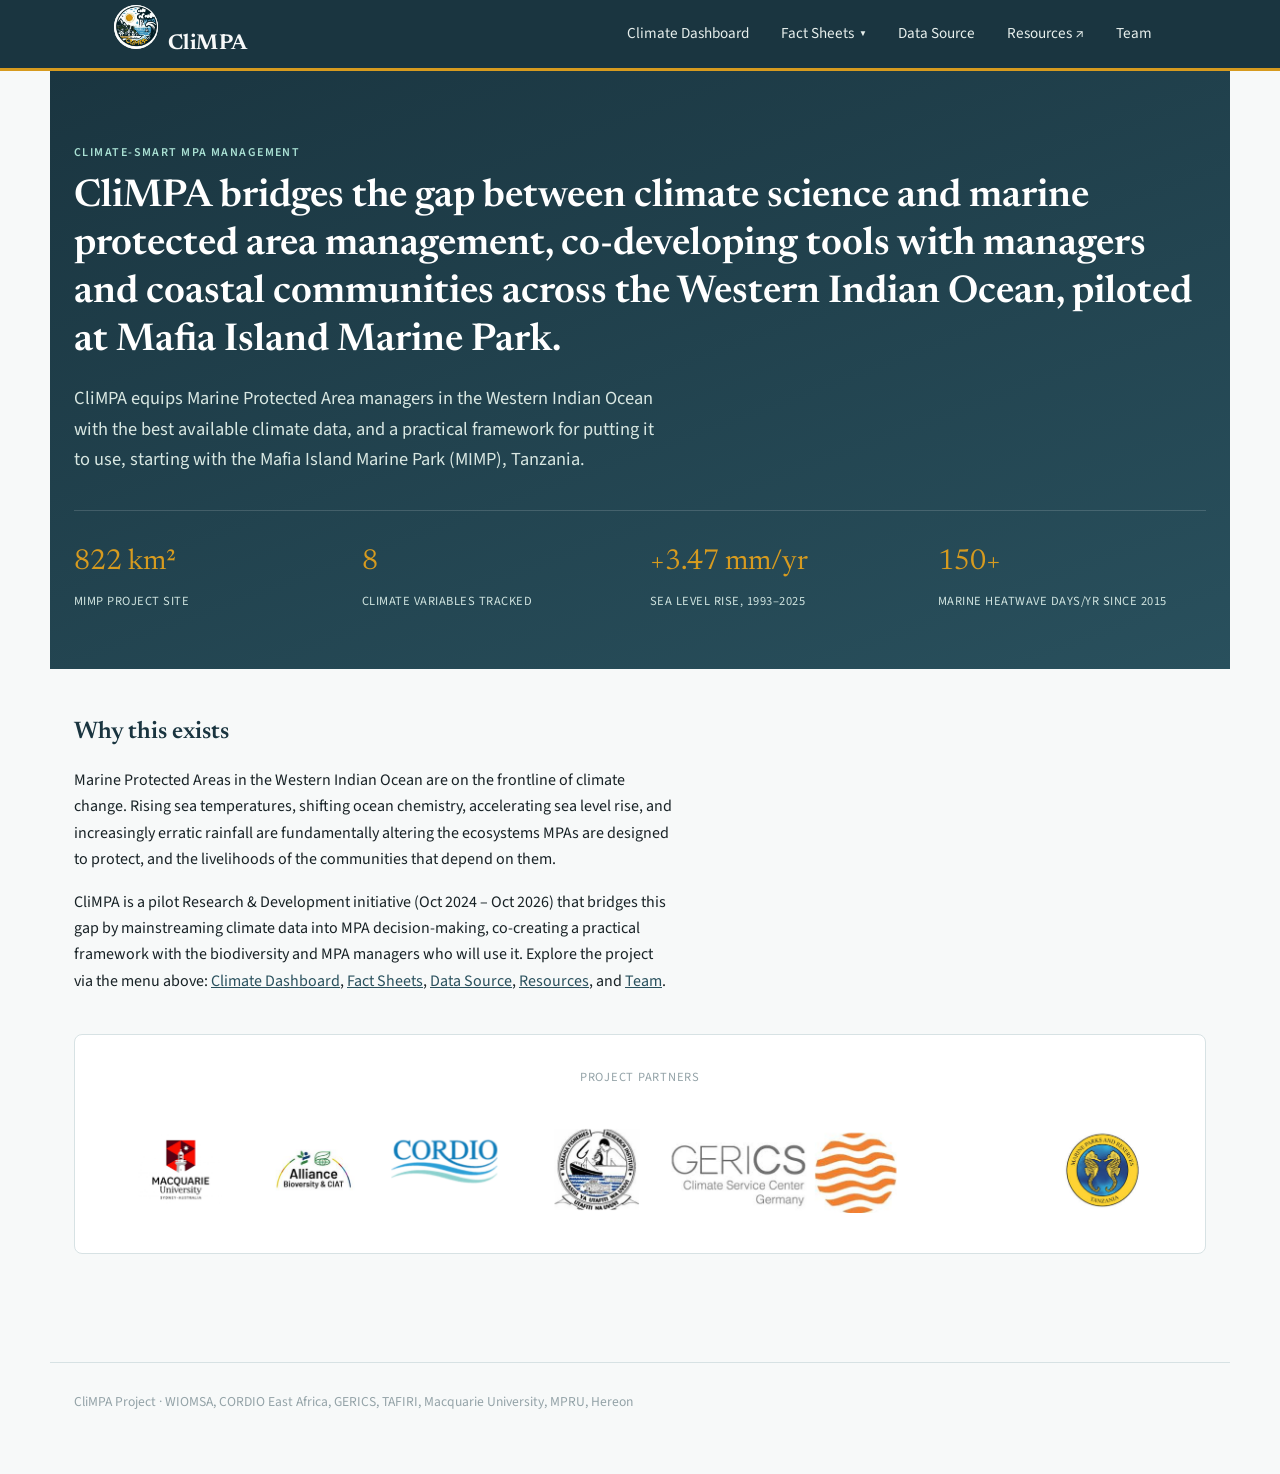
==== docs/index.html @ c72575ad "Edited the front page tagline" ====
<!DOCTYPE html>
<html lang="en">
<head>
<meta charset="UTF-8" />
<meta name="viewport" content="width=device-width, initial-scale=1" />
<title>Home &mdash; CliMPA</title>
<link rel="preconnect" href="https://fonts.googleapis.com">
<link rel="preconnect" href="https://fonts.gstatic.com" crossorigin>
<link href="https://fonts.googleapis.com/css2?family=Newsreader:ital,wght@0,400;0,600;0,700;1,500&family=Source+Sans+3:wght@400;600;700&display=swap" rel="stylesheet">
<link rel="stylesheet" href="styles.css" />
</head>
<body>
<header class="site-header">
  <div class="nav-wrap">
    <a class="brand" href="index.html">
      <img class="logo-mark" src="assets/climpa-logo.jpg" alt="CliMPA logo" />
      <span class="brand-mark">CliMPA</span>
    </a>
    <nav class="primary-nav" aria-label="Primary">
      <ul>
        <li><a href="climate-dashboard.html">Climate Dashboard</a></li>
        <li class="has-dropdown">
          <button class="dropdown-toggle" aria-expanded="false" aria-haspopup="true">
            Fact Sheets <span class="caret">&#9660;</span>
          </button>
          <ul class="dropdown-menu">
            <li><a href="factsheets.html">All fact sheets</a></li>
            <li><a href="factsheet-mimp.html">MIMP Fact Sheet</a></li>
          </ul>
        </li>
        <li><a href="data-source.html">Data Source</a></li>
        <li><a href="https://www.overleaf.com/project/6a213d9e3a0fc9b0412dbbb1" target="_blank" rel="noopener">Resources &#8599;</a></li>
        <li><a href="team.html">Team</a></li>
      </ul>
    </nav>
  </div>
</header>
<main>

<section class="hero">
  <div class="hero-inner">
    <div class="page-eyebrow">Climate-smart MPA management</div>
    <h1 class="page-title">CliMPA bridges the gap between climate science and marine protected area management, co-developing tools with managers and coastal communities across the Western Indian Ocean, piloted at Mafia Island Marine Park.</h1>
    <p class="lede">CliMPA equips Marine Protected Area managers in the Western Indian Ocean with the best available climate data, and a practical framework for putting it to use, starting with the Mafia Island Marine Park (MIMP), Tanzania.</p>

    <div class="stat-row">
      <div class="stat"><span class="num">822 km&sup2;</span><span class="label">MIMP project site</span></div>
      <div class="stat"><span class="num">8</span><span class="label">Climate variables tracked</span></div>
      <div class="stat"><span class="num">+3.47 mm/yr</span><span class="label">Sea level rise, 1993&ndash;2025</span></div>
      <div class="stat"><span class="num">150+</span><span class="label">Marine heatwave days/yr since 2015</span></div>
    </div>
  </div>
</section>

<h2>Why this exists</h2>
<p>Marine Protected Areas in the Western Indian Ocean are on the frontline of climate change. Rising sea temperatures, shifting ocean chemistry, accelerating sea level rise, and increasingly erratic rainfall are fundamentally altering the ecosystems MPAs are designed to protect, and the livelihoods of the communities that depend on them.</p>

<p>CliMPA is a pilot Research &amp; Development initiative (Oct 2024 &ndash; Oct 2026) that bridges this gap by mainstreaming climate data into MPA decision-making, co-creating a practical framework with the biodiversity and MPA managers who will use it. Explore the project via the menu above: <a href="climate-dashboard.html">Climate Dashboard</a>, <a href="factsheets.html">Fact Sheets</a>, <a href="data-source.html">Data Source</a>, <a href="https://www.overleaf.com/project/6a213d9e3a0fc9b0412dbbb1" target="_blank" rel="noopener">Resources</a>, and <a href="team.html">Team</a>.</p>

<div class="logo-strip-wrap">
  <div class="logo-strip-caption">Project partners</div>
  <img src="assets/partner-logos.png" alt="Macquarie University, Alliance of Bioversity International and CIAT, CORDIO, Tanzania Fisheries Research Institute, GERICS Climate Service Center Germany, Marine Parks and Reserves Tanzania" />
</div>

</main>

<footer class="site-footer">
  CliMPA Project &middot; WIOMSA, CORDIO East Africa, GERICS, TAFIRI, Macquarie University, MPRU, Hereon
</footer>

<script src="nav.js"></script>
</body>
</html>
---- docs/styles.css ----
/* CliMPA site styles
   Palette: deep reef teal, sand, coral accent, driftwood grey
*/

:root {
  /* Sampled from the CliMPA logo, lightened for better contrast/readability */
  --teal-900: #1a3540;
  --teal-700: #29505d;
  --teal-500: #3aa0d6;
  --sand-50: #f7f9f9;
  --sand-100: #eaf1f2;
  --coral-500: #d79b1f;
  --coral-600: #b17f12;
  --ink-900: #182226;
  --ink-600: #4c5a5f;
  --ink-300: #94a3a8;
  --line: #d7e2e4;
  --max-w: 1180px;
}

* { box-sizing: border-box; }

html { scroll-behavior: smooth; }

body {
  margin: 0;
  font-family: "Newsreader", Georgia, "Times New Roman", serif;
  background: var(--sand-50);
  color: var(--ink-900);
  line-height: 1.65;
}

body, h1, h2, h3, h4, p, ul, ol, table {
  font-family: "Source Sans 3", "Segoe UI", system-ui, -apple-system, sans-serif;
}

h1, h2, h3, h4 {
  font-family: "Newsreader", Georgia, serif;
  color: var(--teal-900);
  font-weight: 600;
  line-height: 1.25;
}

a { color: var(--teal-700); }
a:hover { color: var(--coral-600); }

code {
  background: var(--sand-100);
  padding: 0.1em 0.4em;
  border-radius: 3px;
  font-size: 0.9em;
}

/* ---------- Header / nav ---------- */

.site-header {
  background: var(--teal-900);
  border-bottom: 3px solid var(--coral-500);
}

.nav-wrap {
  max-width: 1100px;
  margin: 0 auto;
  padding: 0 24px;
  display: flex;
  align-items: center;
  justify-content: space-between;
  height: 68px;
}

.brand {
  display: flex;
  align-items: baseline;
  gap: 10px;
  text-decoration: none;
  color: var(--sand-50);
}

.brand-mark {
  font-family: "Newsreader", Georgia, serif;
  font-weight: 700;
  font-size: 1.35rem;
  letter-spacing: 0.02em;
}

.brand-sub {
  font-size: 0.78rem;
  color: #cfe3df;
  font-family: "Source Sans 3", sans-serif;
  letter-spacing: 0.04em;
  text-transform: uppercase;
}

nav.primary-nav {
  display: flex;
  align-items: center;
  gap: 4px;
}

nav.primary-nav > ul {
  display: flex;
  list-style: none;
  margin: 0;
  padding: 0;
  gap: 4px;
}

nav.primary-nav a {
  display: block;
  padding: 10px 14px;
  color: #e7efec;
  text-decoration: none;
  font-family: "Source Sans 3", sans-serif;
  font-size: 0.95rem;
  border-radius: 4px;
  white-space: nowrap;
}

nav.primary-nav a:hover,
nav.primary-nav a[aria-current="page"] {
  background: rgba(255, 255, 255, 0.08);
  color: #ffffff;
}

.has-dropdown {
  position: relative;
}

.dropdown-toggle {
  display: flex !important;
  align-items: center;
  gap: 6px;
  cursor: pointer;
  background: none;
  border: none;
  font: inherit;
  padding: 10px 14px;
  margin: 0;
  color: #e7efec;
  font-family: "Source Sans 3", sans-serif;
  font-size: 0.95rem;
  border-radius: 4px;
  -webkit-appearance: none;
  appearance: none;
}

.dropdown-toggle:hover,
.has-dropdown.open .dropdown-toggle {
  background: rgba(255, 255, 255, 0.08);
  color: #ffffff;
}

.dropdown-toggle .caret {
  font-size: 0.65em;
  transition: transform 0.15s ease;
}

.has-dropdown.open .caret,
.has-dropdown:hover .caret {
  transform: rotate(180deg);
}

.dropdown-menu {
  position: absolute;
  top: 100%;
  left: 0;
  min-width: 240px;
  background: var(--teal-700);
  border-radius: 6px;
  box-shadow: 0 10px 30px rgba(0,0,0,0.25);
  padding: 6px;
  margin-top: 6px;
  display: none;
  list-style: none;
}

.has-dropdown:hover .dropdown-menu,
.has-dropdown.open .dropdown-menu {
  display: block;
}

.dropdown-menu li a {
  padding: 9px 12px;
  border-radius: 4px;
  font-size: 0.9rem;
}

.dropdown-menu li a:hover {
  background: rgba(255,255,255,0.1);
}

/* ---------- Page shell ---------- */

main {
  max-width: var(--max-w);
  margin: 0 auto;
  padding: 56px 24px 100px;
}

/* Keep prose readable even though the page shell is wide; grids/tables use the full width */
main > p,
main > ul,
main > ol,
main > blockquote {
  max-width: 75ch;
}

.page-eyebrow {
  font-family: "Source Sans 3", sans-serif;
  text-transform: uppercase;
  letter-spacing: 0.12em;
  font-size: 0.75rem;
  color: var(--coral-600);
  font-weight: 600;
  margin-bottom: 10px;
}

.page-title {
  font-size: 2.4rem;
  margin: 0 0 18px;
}

.lede {
  font-size: 1.15rem;
  color: var(--ink-600);
  max-width: 65ch;
}

hr {
  border: none;
  border-top: 1px solid var(--line);
  margin: 40px 0;
}

/* ---------- Tables (source list) ---------- */

table {
  width: 100%;
  border-collapse: collapse;
  margin: 20px 0 36px;
  font-size: 0.88rem;
}

caption { display: none; }

th, td {
  text-align: left;
  padding: 10px 12px;
  border-bottom: 1px solid var(--line);
  vertical-align: top;
}

th {
  background: var(--teal-900);
  color: var(--sand-50);
  font-family: "Source Sans 3", sans-serif;
  font-weight: 600;
  font-size: 0.82rem;
  text-transform: uppercase;
  letter-spacing: 0.03em;
}

tbody tr:nth-child(odd) {
  background: var(--sand-100);
}

/* horizontal scroll on small screens instead of squashing tables */
.table-scroll {
  overflow-x: auto;
  margin: 20px 0 36px;
  border: 1px solid var(--line);
  border-radius: 6px;
}

.table-scroll table { margin: 0; }

/* ---------- Resource cards (Resources page) ---------- */

.resource-grid {
  display: grid;
  grid-template-columns: repeat(auto-fit, minmax(260px, 1fr));
  gap: 20px;
  margin: 32px 0;
}

.resource-card {
  background: #fff;
  border: 1px solid var(--line);
  border-left: 4px solid var(--coral-500);
  border-radius: 6px;
  padding: 22px;
  text-decoration: none;
  color: inherit;
  display: block;
  transition: transform 0.12s ease, box-shadow 0.12s ease;
}

.resource-card:hover {
  transform: translateY(-2px);
  box-shadow: 0 8px 24px rgba(11, 61, 58, 0.12);
}

.resource-card h3 {
  margin: 0 0 8px;
  font-size: 1.15rem;
}

.resource-card p {
  margin: 0;
  color: var(--ink-600);
  font-size: 0.92rem;
}

.resource-tag {
  display: inline-block;
  font-family: "Source Sans 3", sans-serif;
  font-size: 0.7rem;
  text-transform: uppercase;
  letter-spacing: 0.05em;
  color: var(--teal-500);
  margin-bottom: 6px;
  font-weight: 600;
}

/* ---------- Home hero ---------- */

.hero {
  background: linear-gradient(160deg, var(--teal-900), var(--teal-700));
  color: #f2f6f4;
  margin: -56px -24px 48px;
  padding: 72px 24px 56px;
}

.hero-inner {
  max-width: var(--max-w);
  margin: 0 auto;
}

.hero .page-eyebrow { color: #a9e0d3; }
.hero h1 { color: #ffffff; }
.hero p.lede { color: #d8e7e2; }

.stat-row {
  display: grid;
  grid-template-columns: repeat(auto-fit, minmax(140px, 1fr));
  gap: 20px;
  margin-top: 36px;
  padding-top: 28px;
  border-top: 1px solid rgba(255,255,255,0.15);
}

.stat {
  font-family: "Source Sans 3", sans-serif;
}

.stat .num {
  font-family: "Newsreader", Georgia, serif;
  font-size: 1.8rem;
  color: var(--coral-500);
  display: block;
}

.stat .label {
  font-size: 0.78rem;
  color: #cfe3df;
  text-transform: uppercase;
  letter-spacing: 0.04em;
}

footer.site-footer {
  border-top: 1px solid var(--line);
  padding: 28px 24px 60px;
  max-width: var(--max-w);
  margin: 0 auto;
  font-family: "Source Sans 3", sans-serif;
  font-size: 0.85rem;
  color: var(--ink-300);
}

@media (max-width: 720px) {
  nav.primary-nav > ul { gap: 0; }
  .brand-sub { display: none; }
  .page-title { font-size: 1.8rem; }
  .hero { padding: 48px 20px 40px; }
}

/* ---------- Logo mark ---------- */

.logo-mark {
  width: 44px;
  height: 44px;
  flex-shrink: 0;
  border-radius: 50%;
  object-fit: contain;
  background: #fff;
}

.about-logo-wrap {
  display: flex;
  align-items: center;
  gap: 28px;
  margin: 8px 0 32px;
  flex-wrap: wrap;
}

.about-logo {
  width: 150px;
  height: 150px;
  border-radius: 50%;
  object-fit: cover;
  box-shadow: 0 6px 24px rgba(18, 36, 43, 0.18);
  flex-shrink: 0;
}

/* ---------- Partner logo strip (Team page) ---------- */

.logo-strip-wrap {
  margin: 40px 0 8px;
  padding: 32px 24px;
  background: #ffffff;
  border: 1px solid var(--line);
  border-radius: 8px;
  text-align: center;
}

.logo-strip-wrap img {
  max-width: 100%;
  height: auto;
  display: inline-block;
}

.logo-strip-caption {
  font-family: "Source Sans 3", sans-serif;
  font-size: 0.78rem;
  color: var(--ink-300);
  text-transform: uppercase;
  letter-spacing: 0.06em;
  margin-bottom: 18px;
}

/* ---------- People / profile cards (Team page) ---------- */

.people-grid {
  display: grid;
  grid-template-columns: repeat(auto-fit, minmax(220px, 1fr));
  gap: 24px;
  margin: 24px 0 44px;
}

.person-card {
  background: #fff;
  border: 1px solid var(--line);
  border-radius: 8px;
  padding: 24px 20px;
  text-align: center;
}

.person-photo {
  width: 108px;
  height: 108px;
  border-radius: 50%;
  object-fit: cover;
  margin: 0 auto 16px;
  display: block;
  box-shadow: 0 4px 14px rgba(18, 36, 43, 0.15);
}

.person-name {
  font-family: "Newsreader", Georgia, serif;
  font-size: 1.05rem;
  font-weight: 600;
  color: var(--teal-900);
  margin: 0 0 2px;
}

.person-role {
  font-family: "Source Sans 3", sans-serif;
  font-size: 0.75rem;
  text-transform: uppercase;
  letter-spacing: 0.05em;
  color: var(--coral-600);
  font-weight: 700;
  margin-bottom: 10px;
}

.person-bio {
  font-family: "Source Sans 3", sans-serif;
  font-size: 0.85rem;
  color: var(--ink-600);
  line-height: 1.5;
  margin: 0;
}

.person-card.is-placeholder {
  border-style: dashed;
  background: var(--sand-100);
}

.person-card.is-placeholder .person-photo {
  box-shadow: none;
  opacity: 0.85;
}

/* ---------- Pull quote (About page) ---------- */

.pull-quote {
  font-family: "Newsreader", Georgia, serif;
  font-style: italic;
  font-size: 1.3rem;
  color: var(--teal-900);
  border-left: 4px solid var(--coral-500);
  padding: 4px 0 4px 20px;
  margin: 28px 0;
  max-width: 70ch;
}

.meta-row {
  display: flex;
  flex-wrap: wrap;
  gap: 24px;
  font-family: "Source Sans 3", sans-serif;
  font-size: 0.88rem;
  color: var(--ink-600);
  margin: 18px 0 8px;
}

.meta-row strong { color: var(--teal-900); }

/* ---------- Variable / stat cards (fact sheet pages) ---------- */

.var-grid {
  display: grid;
  grid-template-columns: repeat(auto-fit, minmax(280px, 1fr));
  gap: 18px;
  margin: 24px 0 40px;
}

.var-card {
  background: #fff;
  border: 1px solid var(--line);
  border-radius: 6px;
  padding: 20px 22px;
}

.var-card h3 {
  font-family: "Source Sans 3", sans-serif;
  font-size: 0.78rem;
  text-transform: uppercase;
  letter-spacing: 0.05em;
  color: var(--coral-600);
  margin: 0 0 8px;
  font-weight: 700;
}

.var-card .stat-big {
  font-family: "Newsreader", Georgia, serif;
  font-size: 1.7rem;
  color: var(--teal-900);
  display: block;
  margin-bottom: 2px;
}

.var-card .stat-sub {
  font-family: "Source Sans 3", sans-serif;
  font-size: 0.82rem;
  color: var(--ink-300);
  display: block;
  margin-bottom: 10px;
}

.var-card p {
  margin: 0;
  font-size: 0.92rem;
  color: var(--ink-600);
}

/* ---------- Risk cards ---------- */

.risk-grid {
  display: grid;
  grid-template-columns: repeat(auto-fit, minmax(300px, 1fr));
  gap: 18px;
  margin: 24px 0 40px;
}

.risk-card {
  background: #fff;
  border: 1px solid var(--line);
  border-left: 4px solid var(--coral-500);
  border-radius: 6px;
  padding: 20px 22px;
}

.risk-card-head {
  display: flex;
  align-items: center;
  justify-content: space-between;
  gap: 12px;
  margin-bottom: 10px;
}

.risk-card h3 {
  margin: 0;
  font-size: 1.05rem;
}

.risk-badge {
  font-family: "Source Sans 3", sans-serif;
  font-size: 0.7rem;
  text-transform: uppercase;
  letter-spacing: 0.04em;
  font-weight: 700;
  padding: 4px 10px;
  border-radius: 20px;
  white-space: nowrap;
}

.risk-very-high { background: #fbe0d6; color: var(--coral-600); }
.risk-high { background: #fdeee5; color: var(--coral-600); }
.risk-medium-high { background: #fdf3d9; color: #96731a; }
.risk-medium { background: #e6f0ee; color: var(--teal-700); }

.risk-card p { margin: 0 0 10px; font-size: 0.92rem; color: var(--ink-600); }

.risk-factors {
  font-family: "Source Sans 3", sans-serif;
  font-size: 0.8rem;
  color: var(--ink-300);
}

.risk-factors strong { color: var(--ink-600); }

/* ---------- Section band (colored section headers, echoing the PDF) ---------- */

.section-band {
  background: var(--teal-900);
  color: #fff;
  padding: 10px 18px;
  border-radius: 4px;
  font-family: "Source Sans 3", sans-serif;
  font-weight: 700;
  font-size: 0.95rem;
  margin: 44px 0 20px;
}

/* ---------- Partner / team cards ---------- */

.partner-grid {
  display: grid;
  grid-template-columns: repeat(auto-fit, minmax(260px, 1fr));
  gap: 18px;
  margin: 24px 0 40px;
}

.partner-card {
  background: #fff;
  border: 1px solid var(--line);
  border-radius: 6px;
  padding: 20px 22px;
}

.partner-card .resource-tag { margin-bottom: 8px; }

.partner-card h3 { margin: 0 0 8px; font-size: 1.05rem; }

.partner-card p { margin: 0; font-size: 0.9rem; color: var(--ink-600); }

/* ---------- Work package table wrapper reuses .table-scroll ---------- */

.download-btn {
  display: inline-flex;
  align-items: center;
  gap: 8px;
  background: var(--coral-500);
  color: #fff !important;
  text-decoration: none;
  font-family: "Source Sans 3", sans-serif;
  font-weight: 600;
  font-size: 0.9rem;
  padding: 11px 20px;
  border-radius: 5px;
  margin: 14px 0 8px;
}

.download-btn:hover { background: var(--coral-600); color: #fff !important; }

.callout {
  background: var(--sand-100);
  border-left: 4px solid var(--teal-500);
  padding: 16px 20px;
  border-radius: 4px;
  font-size: 0.92rem;
  color: var(--ink-600);
  margin: 20px 0;
}

/* ---------- Embedded external pages (Climate Dashboard, Resources) ---------- */

.embed-wrap {
  position: relative;
  width: 100%;
  height: 80vh;
  min-height: 560px;
  border: 1px solid var(--line);
  border-radius: 8px;
  overflow: hidden;
  background: #fff;
  margin: 20px 0 32px;
}

.embed-wrap iframe {
  width: 100%;
  height: 100%;
  border: 0;
  display: block;
}

.embed-toolbar {
  display: flex;
  align-items: center;
  justify-content: flex-end;
  margin-bottom: 12px;
}

.embed-open-link {
  font-family: "Source Sans 3", sans-serif;
  font-size: 0.85rem;
  font-weight: 600;
  color: var(--teal-700);
  text-decoration: none;
}

.embed-open-link:hover { color: var(--coral-600); }
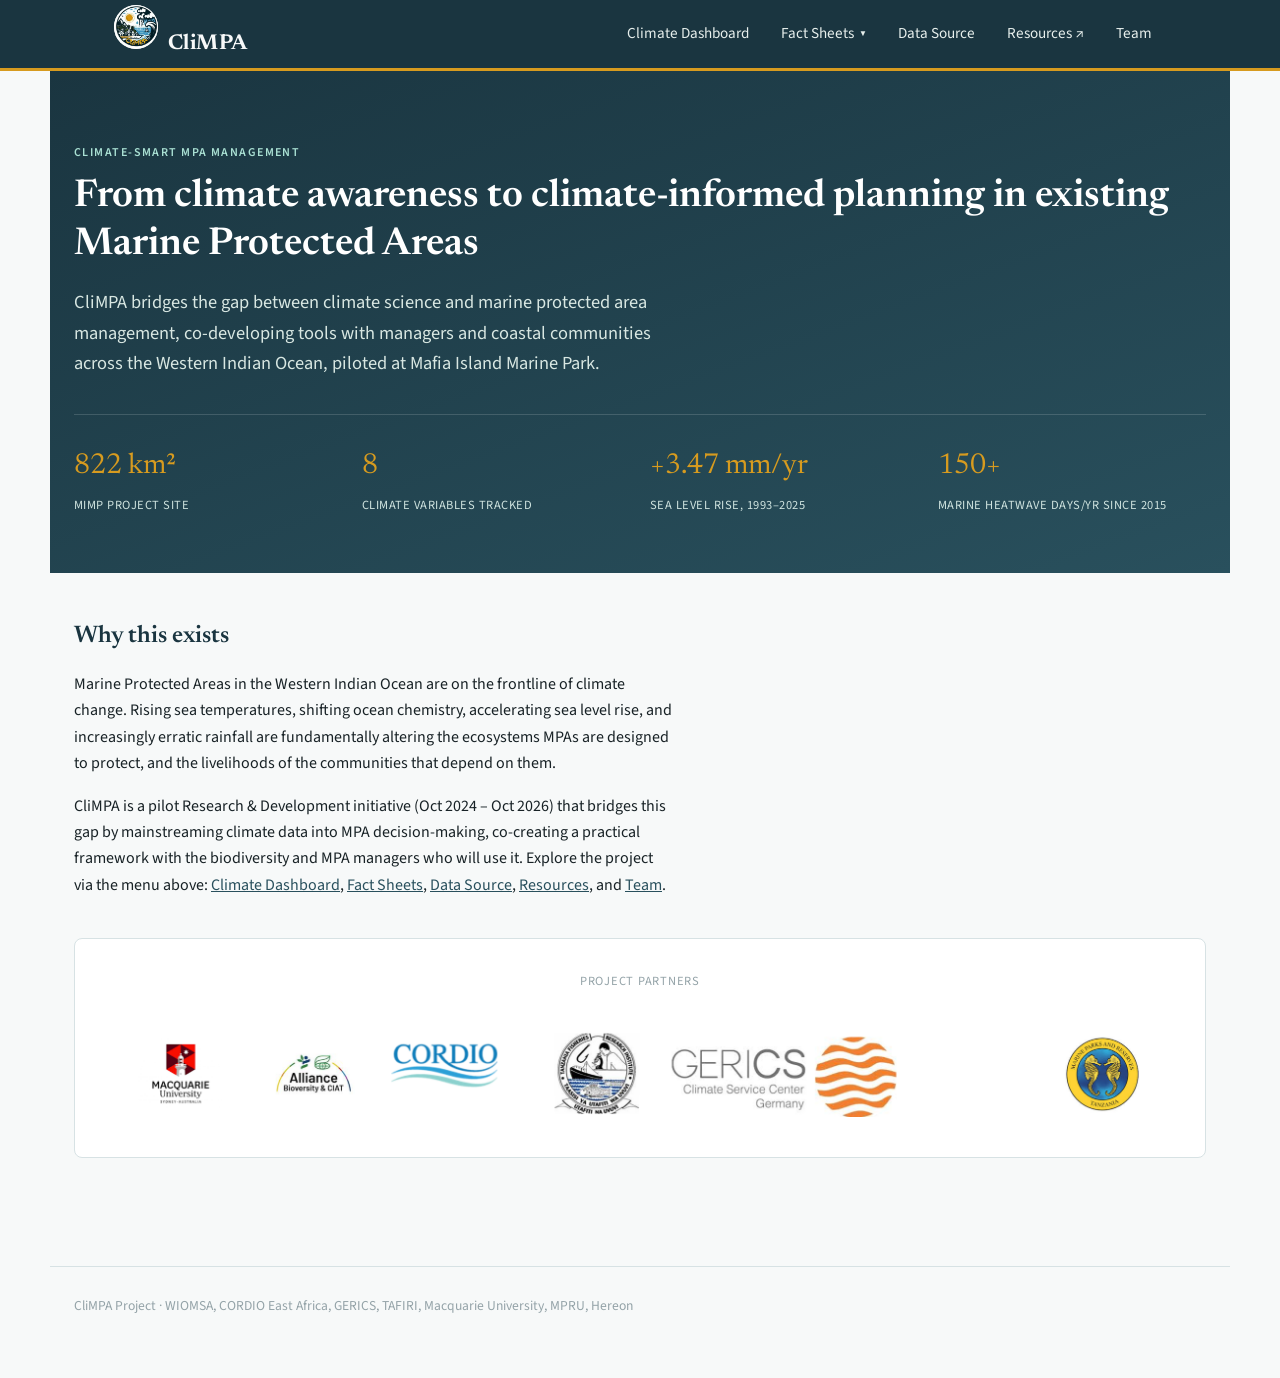
==== commit 560206f2: "Edited the front page tagline" ====
--- a/docs/index.html
+++ b/docs/index.html
@@ -40,8 +40,8 @@
 <section class="hero">
   <div class="hero-inner">
     <div class="page-eyebrow">Climate-smart MPA management</div>
-    <h1 class="page-title">CliMPA bridges the gap between climate science and marine protected area management, co-developing tools with managers and coastal communities across the Western Indian Ocean, piloted at Mafia Island Marine Park.</h1>
-    <p class="lede">CliMPA equips Marine Protected Area managers in the Western Indian Ocean with the best available climate data, and a practical framework for putting it to use, starting with the Mafia Island Marine Park (MIMP), Tanzania.</p>
+    <h1 class="page-title">From climate awareness to climate-informed planning in existing Marine Protected Areas</h1>
+    <p class="lede">CliMPA bridges the gap between climate science and marine protected area management, co-developing tools with managers and coastal communities across the Western Indian Ocean, piloted at Mafia Island Marine Park.</p>
 
     <div class="stat-row">
       <div class="stat"><span class="num">822 km&sup2;</span><span class="label">MIMP project site</span></div>
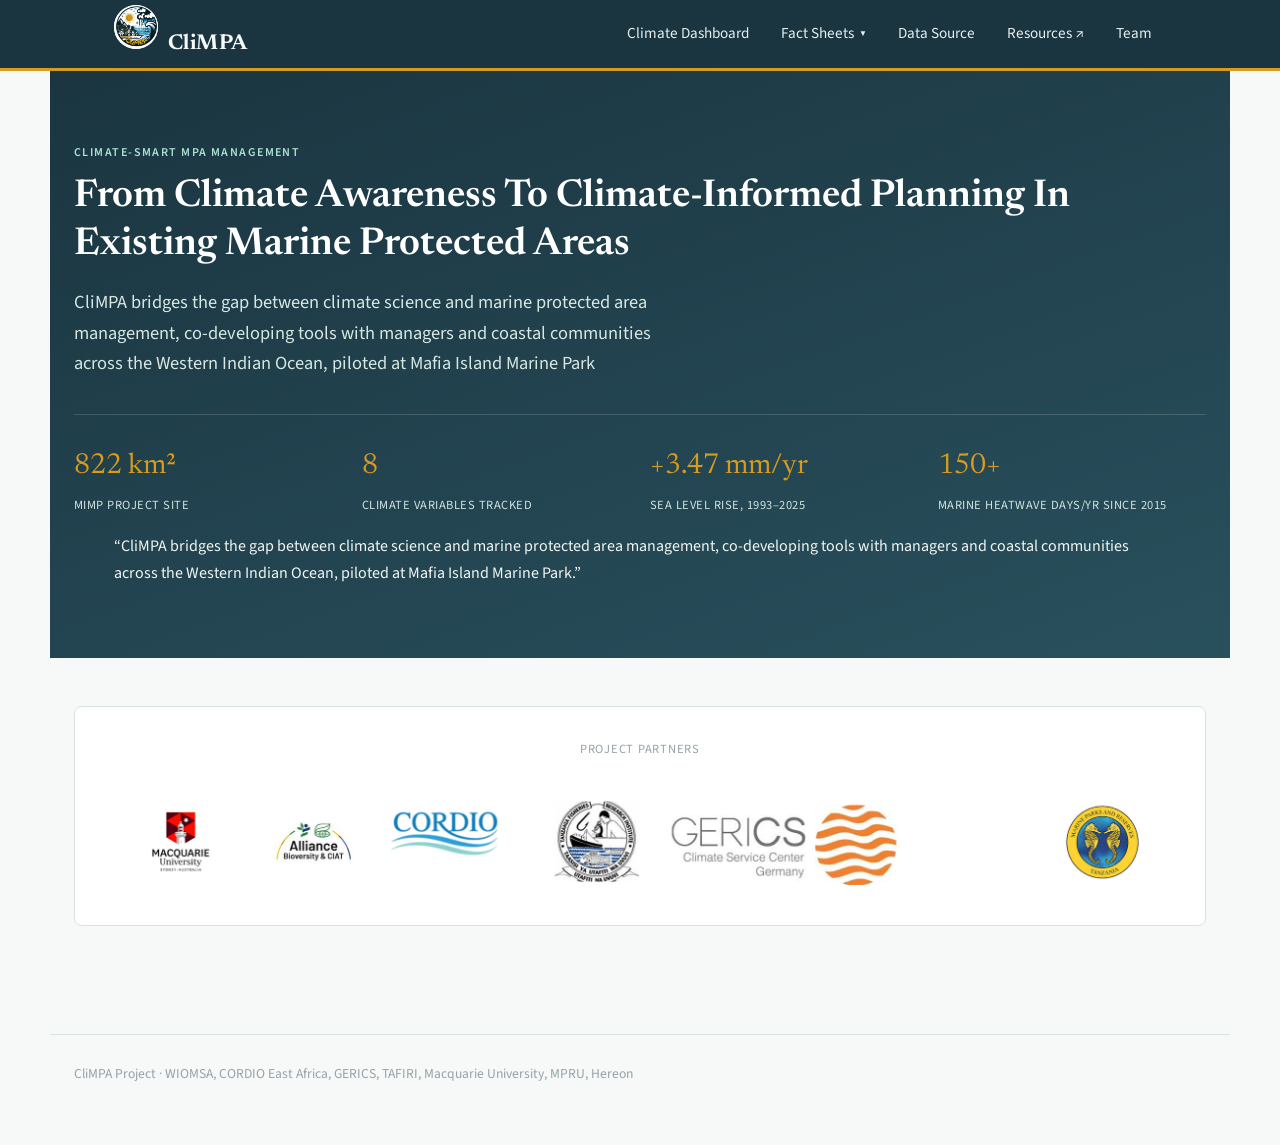
==== commit e371d025: "Edited the front page tagline" ====
--- a/docs/index.html
+++ b/docs/index.html
@@ -36,13 +36,11 @@
   </div>
 </header>
 <main>
-
 <section class="hero">
   <div class="hero-inner">
     <div class="page-eyebrow">Climate-smart MPA management</div>
-    <h1 class="page-title">From climate awareness to climate-informed planning in existing Marine Protected Areas</h1>
-    <p class="lede">CliMPA bridges the gap between climate science and marine protected area management, co-developing tools with managers and coastal communities across the Western Indian Ocean, piloted at Mafia Island Marine Park.</p>
-
+    <h1 class="page-title">From Climate Awareness To Climate-Informed Planning In Existing Marine Protected Areas</h1>
+    <p class="lede">CliMPA bridges the gap between climate science and marine protected area management, co-developing tools with managers and coastal communities across the Western Indian Ocean, piloted at Mafia Island Marine Park</p>
     <div class="stat-row">
       <div class="stat"><span class="num">822 km&sup2;</span><span class="label">MIMP project site</span></div>
       <div class="stat"><span class="num">8</span><span class="label">Climate variables tracked</span></div>
@@ -50,24 +48,18 @@
       <div class="stat"><span class="num">150+</span><span class="label">Marine heatwave days/yr since 2015</span></div>
     </div>
   </div>
+  <div class="hero-quote">
+    <blockquote>&ldquo;CliMPA bridges the gap between climate science and marine protected area management, co-developing tools with managers and coastal communities across the Western Indian Ocean, piloted at Mafia Island Marine Park.&rdquo;</blockquote>
+  </div>
 </section>
-
-<h2>Why this exists</h2>
-<p>Marine Protected Areas in the Western Indian Ocean are on the frontline of climate change. Rising sea temperatures, shifting ocean chemistry, accelerating sea level rise, and increasingly erratic rainfall are fundamentally altering the ecosystems MPAs are designed to protect, and the livelihoods of the communities that depend on them.</p>
-
-<p>CliMPA is a pilot Research &amp; Development initiative (Oct 2024 &ndash; Oct 2026) that bridges this gap by mainstreaming climate data into MPA decision-making, co-creating a practical framework with the biodiversity and MPA managers who will use it. Explore the project via the menu above: <a href="climate-dashboard.html">Climate Dashboard</a>, <a href="factsheets.html">Fact Sheets</a>, <a href="data-source.html">Data Source</a>, <a href="https://www.overleaf.com/project/6a213d9e3a0fc9b0412dbbb1" target="_blank" rel="noopener">Resources</a>, and <a href="team.html">Team</a>.</p>
-
 <div class="logo-strip-wrap">
   <div class="logo-strip-caption">Project partners</div>
   <img src="assets/partner-logos.png" alt="Macquarie University, Alliance of Bioversity International and CIAT, CORDIO, Tanzania Fisheries Research Institute, GERICS Climate Service Center Germany, Marine Parks and Reserves Tanzania" />
 </div>
-
 </main>
-
 <footer class="site-footer">
   CliMPA Project &middot; WIOMSA, CORDIO East Africa, GERICS, TAFIRI, Macquarie University, MPRU, Hereon
 </footer>
-
 <script src="nav.js"></script>
 </body>
 </html>
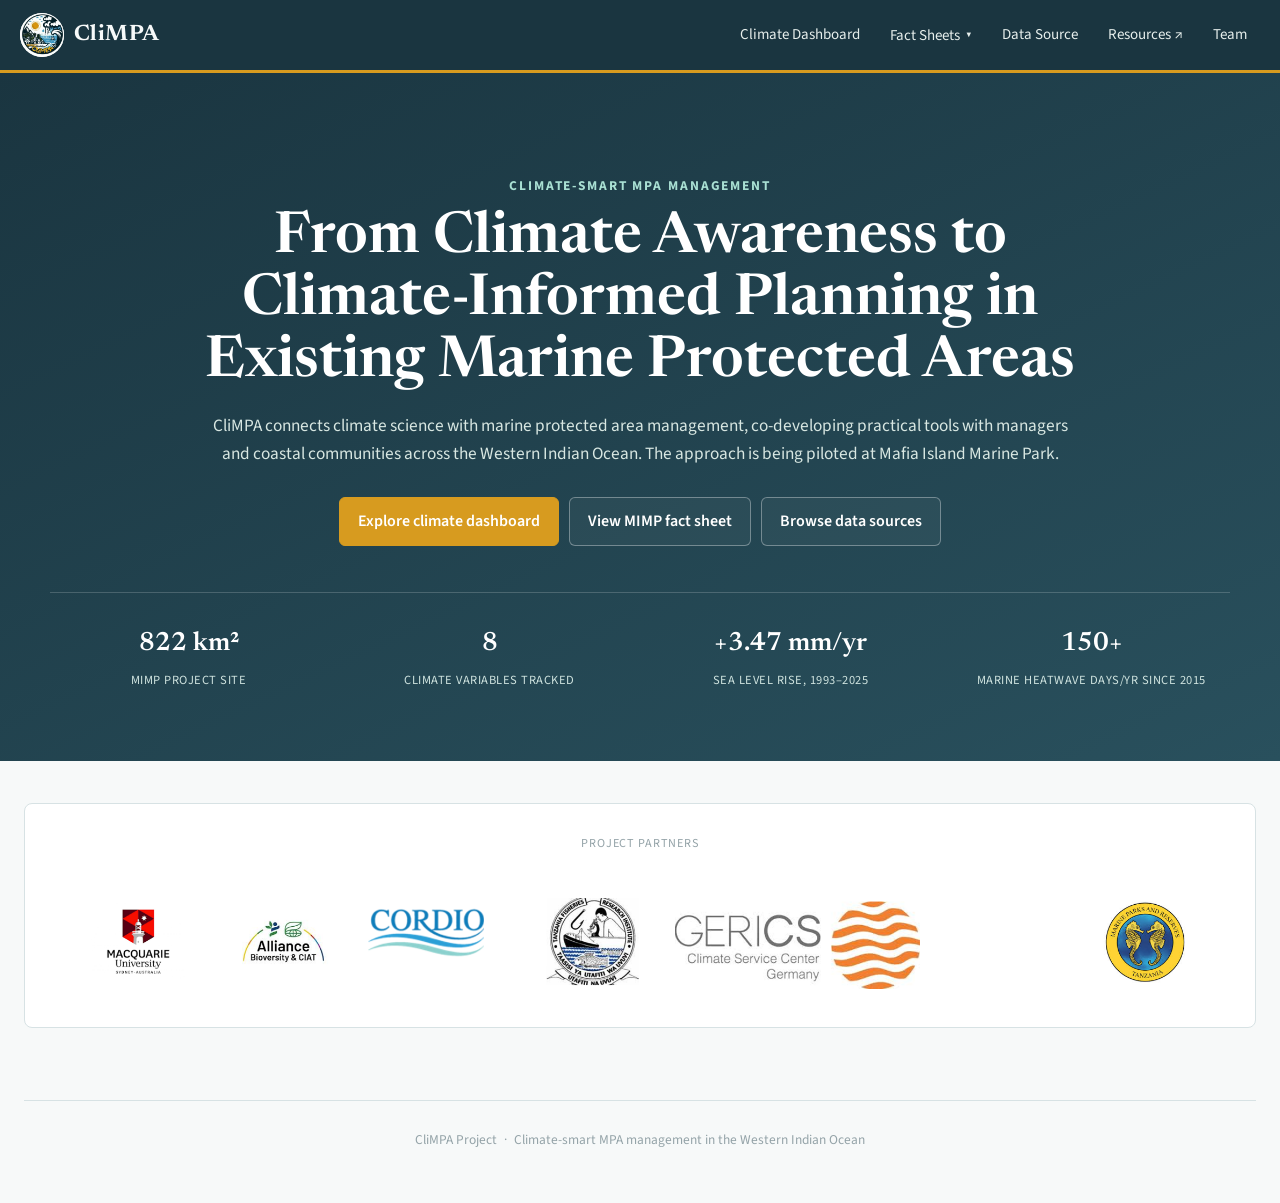
==== commit fb2f033e: "Edited multiple pages" ====
--- a/docs/index.html
+++ b/docs/index.html
@@ -1,65 +1,204 @@
 <!DOCTYPE html>
 <html lang="en">
+
 <head>
-<meta charset="UTF-8" />
-<meta name="viewport" content="width=device-width, initial-scale=1" />
-<title>Home &mdash; CliMPA</title>
-<link rel="preconnect" href="https://fonts.googleapis.com">
-<link rel="preconnect" href="https://fonts.gstatic.com" crossorigin>
-<link href="https://fonts.googleapis.com/css2?family=Newsreader:ital,wght@0,400;0,600;0,700;1,500&family=Source+Sans+3:wght@400;600;700&display=swap" rel="stylesheet">
-<link rel="stylesheet" href="styles.css" />
+  <meta charset="UTF-8" />
+  <meta name="viewport" content="width=device-width, initial-scale=1" />
+
+  <title>Home &mdash; CliMPA</title>
+
+  <link rel="preconnect" href="https://fonts.googleapis.com">
+  <link rel="preconnect" href="https://fonts.gstatic.com" crossorigin>
+
+  <link
+    href="https://fonts.googleapis.com/css2?family=Newsreader:ital,wght@0,400;0,600;0,700;1,500&family=Source+Sans+3:wght@400;600;700&display=swap"
+    rel="stylesheet"
+  >
+
+  <link rel="stylesheet" href="styles.css" />
 </head>
-<body>
-<header class="site-header">
-  <div class="nav-wrap">
-    <a class="brand" href="index.html">
-      <img class="logo-mark" src="assets/climpa-logo.jpg" alt="CliMPA logo" />
-      <span class="brand-mark">CliMPA</span>
-    </a>
-    <nav class="primary-nav" aria-label="Primary">
-      <ul>
-        <li><a href="climate-dashboard.html">Climate Dashboard</a></li>
-        <li class="has-dropdown">
-          <button class="dropdown-toggle" aria-expanded="false" aria-haspopup="true">
-            Fact Sheets <span class="caret">&#9660;</span>
-          </button>
-          <ul class="dropdown-menu">
-            <li><a href="factsheets.html">All fact sheets</a></li>
-            <li><a href="factsheet-mimp.html">MIMP Fact Sheet</a></li>
-          </ul>
-        </li>
-        <li><a href="data-source.html">Data Source</a></li>
-        <li><a href="https://www.overleaf.com/project/6a213d9e3a0fc9b0412dbbb1" target="_blank" rel="noopener">Resources &#8599;</a></li>
-        <li><a href="team.html">Team</a></li>
-      </ul>
-    </nav>
-  </div>
-</header>
-<main>
-<section class="hero">
-  <div class="hero-inner">
-    <div class="page-eyebrow">Climate-smart MPA management</div>
-    <h1 class="page-title">From Climate Awareness To Climate-Informed Planning In Existing Marine Protected Areas</h1>
-    <p class="lede">CliMPA bridges the gap between climate science and marine protected area management, co-developing tools with managers and coastal communities across the Western Indian Ocean, piloted at Mafia Island Marine Park</p>
-    <div class="stat-row">
-      <div class="stat"><span class="num">822 km&sup2;</span><span class="label">MIMP project site</span></div>
-      <div class="stat"><span class="num">8</span><span class="label">Climate variables tracked</span></div>
-      <div class="stat"><span class="num">+3.47 mm/yr</span><span class="label">Sea level rise, 1993&ndash;2025</span></div>
-      <div class="stat"><span class="num">150+</span><span class="label">Marine heatwave days/yr since 2015</span></div>
+
+<body class="home-page">
+
+  <header class="site-header">
+    <div class="nav-wrap">
+
+      <a class="brand" href="index.html">
+        <img
+          class="logo-mark"
+          src="assets/climpa-logo.jpg"
+          alt="CliMPA logo"
+        />
+        <span class="brand-mark">CliMPA</span>
+      </a>
+
+      <nav class="primary-nav" aria-label="Primary navigation">
+        <ul>
+
+          <li>
+            <a href="climate-dashboard.html">
+              Climate Dashboard
+            </a>
+          </li>
+
+          <li class="has-dropdown">
+            <button
+              class="dropdown-toggle"
+              aria-expanded="false"
+              aria-haspopup="true"
+            >
+              Fact Sheets
+              <span class="caret">&#9660;</span>
+            </button>
+
+            <ul class="dropdown-menu">
+              <li>
+                <a href="factsheets.html">
+                  All fact sheets
+                </a>
+              </li>
+
+              <li>
+                <a href="factsheet-mimp.html">
+                  MIMP Fact Sheet
+                </a>
+              </li>
+            </ul>
+          </li>
+
+          <li>
+            <a href="data-source.html">
+              Data Source
+            </a>
+          </li>
+
+          <li>
+            <a
+              href="https://www.overleaf.com/project/6a213d9e3a0fc9b0412dbbb1"
+              target="_blank"
+              rel="noopener"
+            >
+              Resources &#8599;
+            </a>
+          </li>
+
+          <li>
+            <a href="team.html">
+              Team
+            </a>
+          </li>
+
+        </ul>
+      </nav>
+
     </div>
-  </div>
-  <div class="hero-quote">
-    <blockquote>&ldquo;CliMPA bridges the gap between climate science and marine protected area management, co-developing tools with managers and coastal communities across the Western Indian Ocean, piloted at Mafia Island Marine Park.&rdquo;</blockquote>
-  </div>
-</section>
-<div class="logo-strip-wrap">
-  <div class="logo-strip-caption">Project partners</div>
-  <img src="assets/partner-logos.png" alt="Macquarie University, Alliance of Bioversity International and CIAT, CORDIO, Tanzania Fisheries Research Institute, GERICS Climate Service Center Germany, Marine Parks and Reserves Tanzania" />
-</div>
-</main>
-<footer class="site-footer">
-  CliMPA Project &middot; WIOMSA, CORDIO East Africa, GERICS, TAFIRI, Macquarie University, MPRU, Hereon
+  </header>
+
+
+  <main>
+
+    <section class="hero">
+
+      <div class="hero-inner">
+
+        <div class="page-eyebrow">
+          Climate-smart MPA management
+        </div>
+
+        <h1 class="page-title">
+          From Climate Awareness to Climate-Informed Planning in Existing Marine Protected Areas
+        </h1>
+
+        <p class="lede">
+          CliMPA connects climate science with marine protected area management,
+          co-developing practical tools with managers and coastal communities
+          across the Western Indian Ocean. The approach is being piloted at
+          Mafia Island Marine Park.
+        </p>
+
+        <div class="hero-actions" aria-label="Explore CliMPA">
+          <a class="hero-btn hero-btn-primary" href="climate-dashboard.html">Explore climate dashboard</a>
+          <a class="hero-btn" href="factsheet-mimp.html">View MIMP fact sheet</a>
+          <a class="hero-btn" href="data-source.html">Browse data sources</a>
+        </div>
+
+        <div class="stat-row">
+
+          <div class="stat">
+            <span class="num">
+              822 km&sup2;
+            </span>
+
+            <span class="label">
+              MIMP project site
+            </span>
+          </div>
+
+
+          <div class="stat">
+            <span class="num">
+              8
+            </span>
+
+            <span class="label">
+              Climate variables tracked
+            </span>
+          </div>
+
+
+          <div class="stat">
+            <span class="num">
+              +3.47 mm/yr
+            </span>
+
+            <span class="label">
+              Sea level rise, 1993&ndash;2025
+            </span>
+          </div>
+
+
+          <div class="stat">
+            <span class="num">
+              150+
+            </span>
+
+            <span class="label">
+              Marine heatwave days/yr since 2015
+            </span>
+          </div>
+
+        </div>
+
+      </div>
+
+    </section>
+
+
+    <div class="logo-strip-wrap">
+
+      <div class="logo-strip-caption">
+        Project partners
+      </div>
+
+      <img
+        src="assets/partner-logos.png"
+        alt="CliMPA project partner organisations"
+      />
+
+    </div>
+
+  </main>
+
+
+  <footer class="site-footer">
+  <span>CliMPA Project</span>
+  <span aria-hidden="true">&middot;</span>
+  <span>Climate-smart MPA management in the Western Indian Ocean</span>
 </footer>
-<script src="nav.js"></script>
+
+
+  <script src="nav.js"></script>
+
 </body>
-</html>
+
+</html>
--- a/docs/styles.css
+++ b/docs/styles.css
@@ -1,9 +1,9 @@
-/* CliMPA site styles
-   Palette: deep reef teal, sand, coral accent, driftwood grey
-*/
+/* =========================================================
+   CliMPA site styles
+   Shared visual system for the public website.
+   ========================================================= */
 
 :root {
-  /* Sampled from the CliMPA logo, lightened for better contrast/readability */
   --teal-900: #1a3540;
   --teal-700: #29505d;
   --teal-500: #3aa0d6;
@@ -15,7 +15,11 @@
   --ink-600: #4c5a5f;
   --ink-300: #94a3a8;
   --line: #d7e2e4;
-  --max-w: 1180px;
+  --white: #ffffff;
+  --max-w: 1240px;
+  --prose-w: 76ch;
+  --radius: 8px;
+  --shadow: 0 10px 30px rgba(18, 36, 43, 0.08);
 }
 
 * { box-sizing: border-box; }
@@ -24,134 +28,142 @@
 
 body {
   margin: 0;
-  font-family: "Newsreader", Georgia, "Times New Roman", serif;
   background: var(--sand-50);
   color: var(--ink-900);
+  font-family: "Source Sans 3", "Segoe UI", system-ui, -apple-system, sans-serif;
   line-height: 1.65;
 }
 
-body, h1, h2, h3, h4, p, ul, ol, table {
-  font-family: "Source Sans 3", "Segoe UI", system-ui, -apple-system, sans-serif;
-}
+img { max-width: 100%; }
 
 h1, h2, h3, h4 {
+  margin-top: 0;
   font-family: "Newsreader", Georgia, serif;
   color: var(--teal-900);
   font-weight: 600;
-  line-height: 1.25;
-}
+  line-height: 1.2;
+}
+
+h2 {
+  margin: 44px 0 16px;
+  font-size: clamp(1.55rem, 2vw, 2rem);
+}
+
+h3 { margin: 28px 0 12px; }
+
+p { margin: 0 0 1rem; }
 
 a { color: var(--teal-700); }
+
 a:hover { color: var(--coral-600); }
 
 code {
-  background: var(--sand-100);
   padding: 0.1em 0.4em;
   border-radius: 3px;
+  background: var(--sand-100);
   font-size: 0.9em;
 }
 
-/* ---------- Header / nav ---------- */
+/* ---------- Header and navigation ---------- */
 
 .site-header {
+  position: relative;
+  z-index: 50;
   background: var(--teal-900);
   border-bottom: 3px solid var(--coral-500);
 }
 
 .nav-wrap {
-  max-width: 1100px;
+  width: min(100% - 40px, var(--max-w));
+  min-height: 70px;
   margin: 0 auto;
-  padding: 0 24px;
   display: flex;
   align-items: center;
   justify-content: space-between;
-  height: 68px;
+  gap: 24px;
 }
 
 .brand {
-  display: flex;
-  align-items: baseline;
+  display: inline-flex;
+  align-items: center;
   gap: 10px;
+  color: var(--sand-50);
   text-decoration: none;
-  color: var(--sand-50);
+  flex-shrink: 0;
+}
+
+.logo-mark {
+  width: 44px;
+  height: 44px;
+  border-radius: 50%;
+  object-fit: contain;
+  background: #fff;
+  flex-shrink: 0;
 }
 
 .brand-mark {
   font-family: "Newsreader", Georgia, serif;
+  font-size: 1.4rem;
   font-weight: 700;
-  font-size: 1.35rem;
   letter-spacing: 0.02em;
 }
 
 .brand-sub {
   font-size: 0.78rem;
   color: #cfe3df;
-  font-family: "Source Sans 3", sans-serif;
   letter-spacing: 0.04em;
   text-transform: uppercase;
 }
 
-nav.primary-nav {
+nav.primary-nav,
+nav.primary-nav > ul {
   display: flex;
   align-items: center;
-  gap: 4px;
 }
 
 nav.primary-nav > ul {
-  display: flex;
   list-style: none;
   margin: 0;
   padding: 0;
   gap: 4px;
 }
 
-nav.primary-nav a {
+nav.primary-nav a,
+.dropdown-toggle {
   display: block;
-  padding: 10px 14px;
+  padding: 10px 13px;
+  border-radius: 5px;
   color: #e7efec;
+  font-family: "Source Sans 3", sans-serif;
+  font-size: 0.94rem;
   text-decoration: none;
-  font-family: "Source Sans 3", sans-serif;
-  font-size: 0.95rem;
-  border-radius: 4px;
   white-space: nowrap;
 }
 
-nav.primary-nav a:hover,
-nav.primary-nav a[aria-current="page"] {
-  background: rgba(255, 255, 255, 0.08);
-  color: #ffffff;
-}
-
-.has-dropdown {
-  position: relative;
-}
-
 .dropdown-toggle {
-  display: flex !important;
+  display: flex;
   align-items: center;
   gap: 6px;
+  margin: 0;
+  border: 0;
+  background: transparent;
   cursor: pointer;
-  background: none;
-  border: none;
-  font: inherit;
-  padding: 10px 14px;
-  margin: 0;
-  color: #e7efec;
-  font-family: "Source Sans 3", sans-serif;
-  font-size: 0.95rem;
-  border-radius: 4px;
-  -webkit-appearance: none;
   appearance: none;
 }
 
+nav.primary-nav a:hover,
+nav.primary-nav a[aria-current="page"],
 .dropdown-toggle:hover,
-.has-dropdown.open .dropdown-toggle {
-  background: rgba(255, 255, 255, 0.08);
-  color: #ffffff;
-}
+.has-dropdown.open > .dropdown-toggle,
+.has-dropdown.is-current > .dropdown-toggle {
+  background: rgba(255, 255, 255, 0.09);
+  color: #fff;
+}
+
+.has-dropdown { position: relative; }
 
 .dropdown-toggle .caret {
-  font-size: 0.65em;
+  font-size: 0.62em;
   transition: transform 0.15s ease;
 }
 
@@ -162,16 +174,16 @@
 
 .dropdown-menu {
   position: absolute;
-  top: 100%;
+  top: calc(100% + 6px);
   left: 0;
-  min-width: 240px;
-  background: var(--teal-700);
-  border-radius: 6px;
-  box-shadow: 0 10px 30px rgba(0,0,0,0.25);
+  min-width: 230px;
+  margin: 0;
   padding: 6px;
-  margin-top: 6px;
   display: none;
   list-style: none;
+  border-radius: 7px;
+  background: var(--teal-700);
+  box-shadow: 0 12px 30px rgba(0, 0, 0, 0.25);
 }
 
 .has-dropdown:hover .dropdown-menu,
@@ -181,131 +193,320 @@
 
 .dropdown-menu li a {
   padding: 9px 12px;
-  border-radius: 4px;
   font-size: 0.9rem;
 }
 
-.dropdown-menu li a:hover {
-  background: rgba(255,255,255,0.1);
-}
-
 /* ---------- Page shell ---------- */
 
 main {
-  max-width: var(--max-w);
+  width: min(100% - 48px, var(--max-w));
   margin: 0 auto;
-  padding: 56px 24px 100px;
-}
-
-/* Keep prose readable even though the page shell is wide; grids/tables use the full width */
+  padding: 58px 0 96px;
+}
+
+.page-intro {
+  max-width: 940px;
+  margin: 0 auto 48px;
+  text-align: center;
+}
+
+.page-eyebrow {
+  margin-bottom: 10px;
+  color: var(--coral-600);
+  font-size: 0.76rem;
+  font-weight: 700;
+  letter-spacing: 0.14em;
+  text-transform: uppercase;
+}
+
+.page-title {
+  max-width: 1100px;
+  margin: 0 auto 18px;
+  font-size: clamp(2.35rem, 4.2vw, 4.35rem);
+  line-height: 1.08;
+  text-wrap: balance;
+}
+
+.lede {
+  max-width: 72ch;
+  margin: 0 auto;
+  color: var(--ink-600);
+  font-size: clamp(1.05rem, 1.45vw, 1.25rem);
+  line-height: 1.6;
+  text-wrap: balance;
+}
+
+.page-summary {
+  max-width: var(--prose-w);
+  margin: 18px auto 0;
+  color: var(--ink-600);
+  font-size: 0.95rem;
+}
+
+.source-note {
+  max-width: 820px;
+  margin: 22px auto 0;
+  padding: 12px 16px;
+  border: 1px solid var(--line);
+  border-radius: 6px;
+  background: #fff;
+  color: var(--ink-600);
+  font-size: 0.88rem;
+}
+
 main > p,
 main > ul,
 main > ol,
 main > blockquote {
-  max-width: 75ch;
-}
-
-.page-eyebrow {
-  font-family: "Source Sans 3", sans-serif;
+  max-width: var(--prose-w);
+}
+
+hr {
+  margin: 42px 0;
+  border: 0;
+  border-top: 1px solid var(--line);
+}
+
+/* ---------- Home ---------- */
+
+.home-page main {
+  width: 100%;
+  max-width: none;
+  padding: 0 0 72px;
+}
+
+.hero {
+  width: 100%;
+  padding: clamp(68px, 8vw, 112px) 28px 70px;
+  background: linear-gradient(155deg, var(--teal-900), var(--teal-700));
+  color: #f2f6f4;
+}
+
+.hero-inner {
+  width: min(100%, 1500px);
+  margin: 0 auto;
+  text-align: center;
+}
+
+.hero .page-eyebrow {
+  color: #a9e0d3;
+  font-size: 0.84rem;
+}
+
+.hero .page-title {
+  max-width: 1500px;
+  color: #fff;
+  font-size: clamp(3rem, 4.5vw, 5.1rem);
+}
+
+.hero .lede {
+  max-width: 980px;
+  color: #d8e7e2;
+  font-size: clamp(1.08rem, 1.35vw, 1.35rem);
+}
+
+.hero-actions {
+  margin: 30px auto 0;
+  display: flex;
+  flex-wrap: wrap;
+  justify-content: center;
+  gap: 10px;
+}
+
+.hero-btn {
+  display: inline-flex;
+  align-items: center;
+  justify-content: center;
+  min-height: 44px;
+  padding: 10px 18px;
+  border: 1px solid rgba(255,255,255,0.34);
+  border-radius: 6px;
+  color: #fff;
+  text-decoration: none;
+  font-weight: 600;
+  background: rgba(255,255,255,0.04);
+}
+
+.hero-btn:hover {
+  color: #fff;
+  background: rgba(255,255,255,0.10);
+}
+
+.hero-btn-primary {
+  border-color: var(--coral-500);
+  background: var(--coral-500);
+}
+
+.hero-btn-primary:hover {
+  background: var(--coral-600);
+  border-color: var(--coral-600);
+}
+
+.stat-row {
+  width: min(100%, 1180px);
+  margin: 46px auto 0;
+  padding-top: 30px;
+  display: grid;
+  grid-template-columns: repeat(4, 1fr);
+  gap: 24px;
+  border-top: 1px solid rgba(255,255,255,0.18);
+}
+
+.stat {
+  text-align: center;
+}
+
+.stat .num {
+  display: block;
+  margin-bottom: 4px;
+  color: #fff;
+  font-family: "Newsreader", Georgia, serif;
+  font-size: clamp(1.65rem, 2vw, 2.2rem);
+  font-weight: 600;
+}
+
+.stat .label {
+  display: block;
+  color: #cfe3df;
+  font-size: 0.78rem;
+  letter-spacing: 0.04em;
   text-transform: uppercase;
-  letter-spacing: 0.12em;
-  font-size: 0.75rem;
-  color: var(--coral-600);
-  font-weight: 600;
-  margin-bottom: 10px;
-}
-
-.page-title {
-  font-size: 2.4rem;
-  margin: 0 0 18px;
-}
-
-.lede {
-  font-size: 1.15rem;
+}
+
+.home-page .logo-strip-wrap {
+  width: min(100% - 48px, var(--max-w));
+  margin: 42px auto 0;
+}
+
+/* ---------- Section labels ---------- */
+
+.section-band {
+  margin: 48px 0 20px;
+  padding: 11px 18px;
+  border-radius: 5px;
+  background: var(--teal-900);
+  color: #fff;
+  font-size: 0.96rem;
+  font-weight: 700;
+  letter-spacing: 0.01em;
+}
+
+.section-lede {
+  max-width: var(--prose-w);
+  margin: 0 0 22px;
   color: var(--ink-600);
-  max-width: 65ch;
-}
-
-hr {
-  border: none;
-  border-top: 1px solid var(--line);
-  margin: 40px 0;
-}
-
-/* ---------- Tables (source list) ---------- */
+  font-size: 0.95rem;
+}
+
+/* ---------- Tables ---------- */
+
+.table-scroll {
+  margin: 20px 0 38px;
+  overflow-x: auto;
+  border: 1px solid var(--line);
+  border-radius: var(--radius);
+  background: #fff;
+}
 
 table {
   width: 100%;
+  margin: 0;
   border-collapse: collapse;
-  margin: 20px 0 36px;
   font-size: 0.88rem;
 }
 
 caption { display: none; }
 
 th, td {
+  padding: 11px 12px;
+  border-bottom: 1px solid var(--line);
   text-align: left;
-  padding: 10px 12px;
-  border-bottom: 1px solid var(--line);
   vertical-align: top;
 }
 
 th {
   background: var(--teal-900);
   color: var(--sand-50);
-  font-family: "Source Sans 3", sans-serif;
-  font-weight: 600;
-  font-size: 0.82rem;
+  font-size: 0.8rem;
+  font-weight: 700;
+  letter-spacing: 0.035em;
   text-transform: uppercase;
-  letter-spacing: 0.03em;
-}
-
-tbody tr:nth-child(odd) {
-  background: var(--sand-100);
-}
-
-/* horizontal scroll on small screens instead of squashing tables */
-.table-scroll {
-  overflow-x: auto;
-  margin: 20px 0 36px;
-  border: 1px solid var(--line);
-  border-radius: 6px;
-}
-
-.table-scroll table { margin: 0; }
-
-/* ---------- Resource cards (Resources page) ---------- */
+}
+
+tbody tr:nth-child(odd) { background: var(--sand-100); }
+tbody tr:last-child td { border-bottom: 0; }
+
+/* ---------- Shared cards ---------- */
+
+.resource-grid,
+.var-grid,
+.risk-grid,
+.partner-grid,
+.people-grid {
+  display: grid;
+  gap: 20px;
+}
 
 .resource-grid {
-  display: grid;
-  grid-template-columns: repeat(auto-fit, minmax(260px, 1fr));
-  gap: 20px;
   margin: 32px 0;
-}
-
-.resource-card {
+  grid-template-columns: repeat(auto-fit, minmax(min(100%, 300px), 380px));
+  justify-content: center;
+}
+
+.var-grid {
+  margin: 24px 0 42px;
+  grid-template-columns: repeat(auto-fit, minmax(280px, 1fr));
+}
+
+.risk-grid {
+  margin: 24px 0 42px;
+  grid-template-columns: repeat(auto-fit, minmax(300px, 1fr));
+}
+
+.partner-grid {
+  margin: 24px 0 42px;
+  grid-template-columns: repeat(auto-fit, minmax(280px, 1fr));
+}
+
+.people-grid {
+  margin: 24px 0 46px;
+  grid-template-columns: repeat(auto-fit, minmax(230px, 1fr));
+}
+
+.resource-card,
+.var-card,
+.risk-card,
+.partner-card,
+.person-card {
   background: #fff;
   border: 1px solid var(--line);
+  border-radius: var(--radius);
+}
+
+.resource-card {
+  display: block;
+  padding: 24px;
   border-left: 4px solid var(--coral-500);
-  border-radius: 6px;
-  padding: 22px;
+  color: inherit;
   text-decoration: none;
-  color: inherit;
-  display: block;
   transition: transform 0.12s ease, box-shadow 0.12s ease;
 }
 
 .resource-card:hover {
   transform: translateY(-2px);
-  box-shadow: 0 8px 24px rgba(11, 61, 58, 0.12);
-}
-
-.resource-card h3 {
+  box-shadow: var(--shadow);
+}
+
+.resource-card h3,
+.partner-card h3 {
   margin: 0 0 8px;
   font-size: 1.15rem;
 }
 
-.resource-card p {
+.resource-card p,
+.partner-card p,
+.var-card p,
+.risk-card p {
   margin: 0;
   color: var(--ink-600);
   font-size: 0.92rem;
@@ -313,93 +514,190 @@
 
 .resource-tag {
   display: inline-block;
+  margin-bottom: 7px;
+  color: var(--teal-500);
+  font-size: 0.7rem;
+  font-weight: 700;
+  letter-spacing: 0.055em;
+  text-transform: uppercase;
+}
+
+.var-card,
+.partner-card {
+  padding: 21px 22px;
+}
+
+.var-card h3 {
+  margin: 0 0 8px;
+  color: var(--coral-600);
   font-family: "Source Sans 3", sans-serif;
+  font-size: 0.78rem;
+  font-weight: 700;
+  letter-spacing: 0.05em;
+  text-transform: uppercase;
+}
+
+.var-card .stat-big {
+  display: block;
+  margin-bottom: 2px;
+  color: var(--teal-900);
+  font-family: "Newsreader", Georgia, serif;
+  font-size: 1.75rem;
+}
+
+.var-card .stat-sub {
+  display: block;
+  margin-bottom: 10px;
+  color: var(--ink-300);
+  font-size: 0.82rem;
+}
+
+.risk-card {
+  padding: 20px 22px;
+  border-left: 4px solid var(--coral-500);
+}
+
+.risk-card-head {
+  margin-bottom: 10px;
+  display: flex;
+  align-items: center;
+  justify-content: space-between;
+  gap: 12px;
+}
+
+.risk-card h3 {
+  margin: 0;
+  font-size: 1.05rem;
+}
+
+.risk-card p + p { margin-top: 10px; }
+
+.risk-badge {
+  flex-shrink: 0;
+  padding: 4px 10px;
+  border-radius: 20px;
   font-size: 0.7rem;
+  font-weight: 700;
+  letter-spacing: 0.04em;
   text-transform: uppercase;
+  white-space: nowrap;
+}
+
+.risk-very-high { background: #fbe0d6; color: var(--coral-600); }
+.risk-high { background: #fdeee5; color: var(--coral-600); }
+.risk-medium-high { background: #fdf3d9; color: #96731a; }
+.risk-medium { background: #e6f0ee; color: var(--teal-700); }
+
+.risk-factors {
+  color: var(--ink-300) !important;
+  font-size: 0.8rem !important;
+}
+
+.risk-factors strong { color: var(--ink-600); }
+
+/* ---------- Team ---------- */
+
+.person-card {
+  padding: 25px 20px;
+  text-align: center;
+}
+
+.person-photo {
+  width: 108px;
+  height: 108px;
+  margin: 0 auto 16px;
+  display: block;
+  border-radius: 50%;
+  object-fit: cover;
+  box-shadow: 0 4px 14px rgba(18,36,43,0.14);
+}
+
+.person-name {
+  margin: 0 0 2px;
+  color: var(--teal-900);
+  font-family: "Newsreader", Georgia, serif;
+  font-size: 1.08rem;
+  font-weight: 600;
+}
+
+.person-role {
+  margin: 0 0 10px;
+  color: var(--coral-600);
+  font-size: 0.74rem;
+  font-weight: 700;
   letter-spacing: 0.05em;
-  color: var(--teal-500);
-  margin-bottom: 6px;
-  font-weight: 600;
-}
-
-/* ---------- Home hero ---------- */
-
-.hero {
-  background: linear-gradient(160deg, var(--teal-900), var(--teal-700));
-  color: #f2f6f4;
-  margin: -56px -24px 48px;
-  padding: 72px 24px 56px;
-}
-
-.hero-inner {
-  max-width: var(--max-w);
-  margin: 0 auto;
-}
-
-.hero .page-eyebrow { color: #a9e0d3; }
-.hero h1 { color: #ffffff; }
-.hero p.lede { color: #d8e7e2; }
-
-.stat-row {
-  display: grid;
-  grid-template-columns: repeat(auto-fit, minmax(140px, 1fr));
-  gap: 20px;
-  margin-top: 36px;
-  padding-top: 28px;
-  border-top: 1px solid rgba(255,255,255,0.15);
-}
-
-.stat {
-  font-family: "Source Sans 3", sans-serif;
-}
-
-.stat .num {
-  font-family: "Newsreader", Georgia, serif;
-  font-size: 1.8rem;
-  color: var(--coral-500);
-  display: block;
-}
-
-.stat .label {
-  font-size: 0.78rem;
-  color: #cfe3df;
   text-transform: uppercase;
-  letter-spacing: 0.04em;
-}
-
-footer.site-footer {
-  border-top: 1px solid var(--line);
-  padding: 28px 24px 60px;
-  max-width: var(--max-w);
-  margin: 0 auto;
-  font-family: "Source Sans 3", sans-serif;
+}
+
+.person-bio {
+  margin: 0;
+  color: var(--ink-600);
   font-size: 0.85rem;
+  line-height: 1.5;
+}
+
+.person-card.is-placeholder {
+  border-style: dashed;
+  background: var(--sand-100);
+}
+
+/* ---------- Logos, callouts and buttons ---------- */
+
+.logo-strip-wrap {
+  margin: 40px 0 8px;
+  padding: 30px 24px;
+  border: 1px solid var(--line);
+  border-radius: var(--radius);
+  background: #fff;
+  text-align: center;
+}
+
+.logo-strip-wrap img {
+  height: auto;
+  display: inline-block;
+}
+
+.logo-strip-caption {
+  margin-bottom: 18px;
   color: var(--ink-300);
-}
-
-@media (max-width: 720px) {
-  nav.primary-nav > ul { gap: 0; }
-  .brand-sub { display: none; }
-  .page-title { font-size: 1.8rem; }
-  .hero { padding: 48px 20px 40px; }
-}
-
-/* ---------- Logo mark ---------- */
-
-.logo-mark {
-  width: 44px;
-  height: 44px;
-  flex-shrink: 0;
-  border-radius: 50%;
-  object-fit: contain;
-  background: #fff;
-}
+  font-size: 0.76rem;
+  letter-spacing: 0.07em;
+  text-transform: uppercase;
+}
+
+.callout {
+  margin: 24px 0;
+  padding: 16px 20px;
+  border-left: 4px solid var(--teal-500);
+  border-radius: 5px;
+  background: var(--sand-100);
+  color: var(--ink-600);
+  font-size: 0.92rem;
+}
+
+.download-btn {
+  margin: 22px auto 0;
+  padding: 11px 20px;
+  display: inline-flex;
+  align-items: center;
+  gap: 8px;
+  border-radius: 5px;
+  background: var(--coral-500);
+  color: #fff !important;
+  font-size: 0.9rem;
+  font-weight: 700;
+  text-decoration: none;
+}
+
+.download-btn:hover { background: var(--coral-600); }
+
+/* ---------- Legacy/supporting classes retained ---------- */
 
 .about-logo-wrap {
+  margin: 8px 0 32px;
   display: flex;
   align-items: center;
   gap: 28px;
-  margin: 8px 0 32px;
   flex-wrap: wrap;
 }
 
@@ -408,326 +706,160 @@
   height: 150px;
   border-radius: 50%;
   object-fit: cover;
-  box-shadow: 0 6px 24px rgba(18, 36, 43, 0.18);
+  box-shadow: 0 6px 24px rgba(18,36,43,0.18);
   flex-shrink: 0;
 }
 
-/* ---------- Partner logo strip (Team page) ---------- */
-
-.logo-strip-wrap {
-  margin: 40px 0 8px;
-  padding: 32px 24px;
-  background: #ffffff;
-  border: 1px solid var(--line);
-  border-radius: 8px;
-  text-align: center;
-}
-
-.logo-strip-wrap img {
-  max-width: 100%;
-  height: auto;
-  display: inline-block;
-}
-
-.logo-strip-caption {
-  font-family: "Source Sans 3", sans-serif;
-  font-size: 0.78rem;
-  color: var(--ink-300);
-  text-transform: uppercase;
-  letter-spacing: 0.06em;
-  margin-bottom: 18px;
-}
-
-/* ---------- People / profile cards (Team page) ---------- */
-
-.people-grid {
-  display: grid;
-  grid-template-columns: repeat(auto-fit, minmax(220px, 1fr));
-  gap: 24px;
-  margin: 24px 0 44px;
-}
-
-.person-card {
-  background: #fff;
-  border: 1px solid var(--line);
-  border-radius: 8px;
-  padding: 24px 20px;
-  text-align: center;
-}
-
-.person-photo {
-  width: 108px;
-  height: 108px;
-  border-radius: 50%;
-  object-fit: cover;
-  margin: 0 auto 16px;
-  display: block;
-  box-shadow: 0 4px 14px rgba(18, 36, 43, 0.15);
-}
-
-.person-name {
+.pull-quote {
+  max-width: 70ch;
+  margin: 28px 0;
+  padding: 4px 0 4px 20px;
+  border-left: 4px solid var(--coral-500);
+  color: var(--teal-900);
   font-family: "Newsreader", Georgia, serif;
-  font-size: 1.05rem;
-  font-weight: 600;
-  color: var(--teal-900);
-  margin: 0 0 2px;
-}
-
-.person-role {
-  font-family: "Source Sans 3", sans-serif;
-  font-size: 0.75rem;
-  text-transform: uppercase;
-  letter-spacing: 0.05em;
-  color: var(--coral-600);
-  font-weight: 700;
-  margin-bottom: 10px;
-}
-
-.person-bio {
-  font-family: "Source Sans 3", sans-serif;
-  font-size: 0.85rem;
-  color: var(--ink-600);
-  line-height: 1.5;
-  margin: 0;
-}
-
-.person-card.is-placeholder {
-  border-style: dashed;
-  background: var(--sand-100);
-}
-
-.person-card.is-placeholder .person-photo {
-  box-shadow: none;
-  opacity: 0.85;
-}
-
-/* ---------- Pull quote (About page) ---------- */
-
-.pull-quote {
-  font-family: "Newsreader", Georgia, serif;
+  font-size: 1.3rem;
   font-style: italic;
-  font-size: 1.3rem;
-  color: var(--teal-900);
-  border-left: 4px solid var(--coral-500);
-  padding: 4px 0 4px 20px;
-  margin: 28px 0;
-  max-width: 70ch;
 }
 
 .meta-row {
+  margin: 18px 0 8px;
   display: flex;
   flex-wrap: wrap;
   gap: 24px;
-  font-family: "Source Sans 3", sans-serif;
+  color: var(--ink-600);
   font-size: 0.88rem;
-  color: var(--ink-600);
-  margin: 18px 0 8px;
 }
 
 .meta-row strong { color: var(--teal-900); }
 
-/* ---------- Variable / stat cards (fact sheet pages) ---------- */
-
-.var-grid {
-  display: grid;
-  grid-template-columns: repeat(auto-fit, minmax(280px, 1fr));
-  gap: 18px;
-  margin: 24px 0 40px;
-}
-
-.var-card {
-  background: #fff;
-  border: 1px solid var(--line);
-  border-radius: 6px;
-  padding: 20px 22px;
-}
-
-.var-card h3 {
-  font-family: "Source Sans 3", sans-serif;
-  font-size: 0.78rem;
-  text-transform: uppercase;
-  letter-spacing: 0.05em;
-  color: var(--coral-600);
-  margin: 0 0 8px;
-  font-weight: 700;
-}
-
-.var-card .stat-big {
-  font-family: "Newsreader", Georgia, serif;
-  font-size: 1.7rem;
-  color: var(--teal-900);
-  display: block;
-  margin-bottom: 2px;
-}
-
-.var-card .stat-sub {
-  font-family: "Source Sans 3", sans-serif;
-  font-size: 0.82rem;
-  color: var(--ink-300);
-  display: block;
-  margin-bottom: 10px;
-}
-
-.var-card p {
-  margin: 0;
-  font-size: 0.92rem;
-  color: var(--ink-600);
-}
-
-/* ---------- Risk cards ---------- */
-
-.risk-grid {
-  display: grid;
-  grid-template-columns: repeat(auto-fit, minmax(300px, 1fr));
-  gap: 18px;
-  margin: 24px 0 40px;
-}
-
-.risk-card {
-  background: #fff;
-  border: 1px solid var(--line);
-  border-left: 4px solid var(--coral-500);
-  border-radius: 6px;
-  padding: 20px 22px;
-}
-
-.risk-card-head {
-  display: flex;
-  align-items: center;
-  justify-content: space-between;
-  gap: 12px;
-  margin-bottom: 10px;
-}
-
-.risk-card h3 {
-  margin: 0;
-  font-size: 1.05rem;
-}
-
-.risk-badge {
-  font-family: "Source Sans 3", sans-serif;
-  font-size: 0.7rem;
-  text-transform: uppercase;
-  letter-spacing: 0.04em;
-  font-weight: 700;
-  padding: 4px 10px;
-  border-radius: 20px;
-  white-space: nowrap;
-}
-
-.risk-very-high { background: #fbe0d6; color: var(--coral-600); }
-.risk-high { background: #fdeee5; color: var(--coral-600); }
-.risk-medium-high { background: #fdf3d9; color: #96731a; }
-.risk-medium { background: #e6f0ee; color: var(--teal-700); }
-
-.risk-card p { margin: 0 0 10px; font-size: 0.92rem; color: var(--ink-600); }
-
-.risk-factors {
-  font-family: "Source Sans 3", sans-serif;
-  font-size: 0.8rem;
-  color: var(--ink-300);
-}
-
-.risk-factors strong { color: var(--ink-600); }
-
-/* ---------- Section band (colored section headers, echoing the PDF) ---------- */
-
-.section-band {
-  background: var(--teal-900);
-  color: #fff;
-  padding: 10px 18px;
-  border-radius: 4px;
-  font-family: "Source Sans 3", sans-serif;
-  font-weight: 700;
-  font-size: 0.95rem;
-  margin: 44px 0 20px;
-}
-
-/* ---------- Partner / team cards ---------- */
-
-.partner-grid {
-  display: grid;
-  grid-template-columns: repeat(auto-fit, minmax(260px, 1fr));
-  gap: 18px;
-  margin: 24px 0 40px;
-}
-
-.partner-card {
-  background: #fff;
-  border: 1px solid var(--line);
-  border-radius: 6px;
-  padding: 20px 22px;
-}
-
-.partner-card .resource-tag { margin-bottom: 8px; }
-
-.partner-card h3 { margin: 0 0 8px; font-size: 1.05rem; }
-
-.partner-card p { margin: 0; font-size: 0.9rem; color: var(--ink-600); }
-
-/* ---------- Work package table wrapper reuses .table-scroll ---------- */
-
-.download-btn {
-  display: inline-flex;
-  align-items: center;
-  gap: 8px;
-  background: var(--coral-500);
-  color: #fff !important;
-  text-decoration: none;
-  font-family: "Source Sans 3", sans-serif;
-  font-weight: 600;
-  font-size: 0.9rem;
-  padding: 11px 20px;
-  border-radius: 5px;
-  margin: 14px 0 8px;
-}
-
-.download-btn:hover { background: var(--coral-600); color: #fff !important; }
-
-.callout {
-  background: var(--sand-100);
-  border-left: 4px solid var(--teal-500);
-  padding: 16px 20px;
-  border-radius: 4px;
-  font-size: 0.92rem;
-  color: var(--ink-600);
-  margin: 20px 0;
-}
-
-/* ---------- Embedded external pages (Climate Dashboard, Resources) ---------- */
+/* ---------- Embedded pages ---------- */
+/* The embedded dashboard/application itself remains externally managed. */
 
 .embed-wrap {
   position: relative;
   width: 100%;
   height: 80vh;
   min-height: 560px;
+  margin: 20px 0 32px;
+  overflow: hidden;
   border: 1px solid var(--line);
-  border-radius: 8px;
-  overflow: hidden;
+  border-radius: var(--radius);
   background: #fff;
-  margin: 20px 0 32px;
 }
 
 .embed-wrap iframe {
   width: 100%;
   height: 100%;
+  display: block;
   border: 0;
-  display: block;
 }
 
 .embed-toolbar {
+  margin-bottom: 12px;
   display: flex;
   align-items: center;
   justify-content: flex-end;
-  margin-bottom: 12px;
 }
 
 .embed-open-link {
-  font-family: "Source Sans 3", sans-serif;
+  color: var(--teal-700);
   font-size: 0.85rem;
   font-weight: 600;
-  color: var(--teal-700);
   text-decoration: none;
 }
 
 .embed-open-link:hover { color: var(--coral-600); }
+
+/* ---------- Footer ---------- */
+
+.site-footer {
+  width: min(100% - 48px, var(--max-w));
+  margin: 0 auto;
+  padding: 28px 0 52px;
+  display: flex;
+  justify-content: center;
+  flex-wrap: wrap;
+  gap: 7px;
+  border-top: 1px solid var(--line);
+  color: var(--ink-300);
+  font-size: 0.84rem;
+  text-align: center;
+}
+
+/* ---------- Responsive ---------- */
+
+@media (max-width: 900px) {
+  .nav-wrap {
+    width: min(100% - 28px, var(--max-w));
+    padding: 10px 0;
+    flex-direction: column;
+    gap: 6px;
+  }
+
+  nav.primary-nav > ul {
+    justify-content: center;
+    flex-wrap: wrap;
+  }
+
+  nav.primary-nav a,
+  .dropdown-toggle {
+    padding: 8px 10px;
+    font-size: 0.87rem;
+  }
+
+  main { width: min(100% - 36px, var(--max-w)); }
+
+  .stat-row {
+    grid-template-columns: repeat(2, 1fr);
+  }
+
+  .hero .page-title {
+    font-size: clamp(2.65rem, 7vw, 4rem);
+  }
+}
+
+@media (max-width: 600px) {
+  .brand-mark { font-size: 1.25rem; }
+
+  .page-intro { margin-bottom: 36px; }
+
+  .page-title { font-size: clamp(2.05rem, 10vw, 3rem); }
+
+  .hero {
+    padding: 58px 20px 50px;
+  }
+
+  .hero .page-title {
+    font-size: clamp(2.35rem, 11vw, 3.2rem);
+  }
+
+  .hero-actions {
+    flex-direction: column;
+    align-items: stretch;
+  }
+
+  .stat-row {
+    grid-template-columns: 1fr;
+    gap: 22px;
+  }
+
+  .risk-grid,
+  .var-grid,
+  .partner-grid,
+  .people-grid {
+    grid-template-columns: 1fr;
+  }
+
+  .risk-card-head {
+    align-items: flex-start;
+  }
+
+  .dropdown-menu {
+    left: 50%;
+    transform: translateX(-50%);
+  }
+
+  .home-page .logo-strip-wrap {
+    width: calc(100% - 36px);
+  }
+}
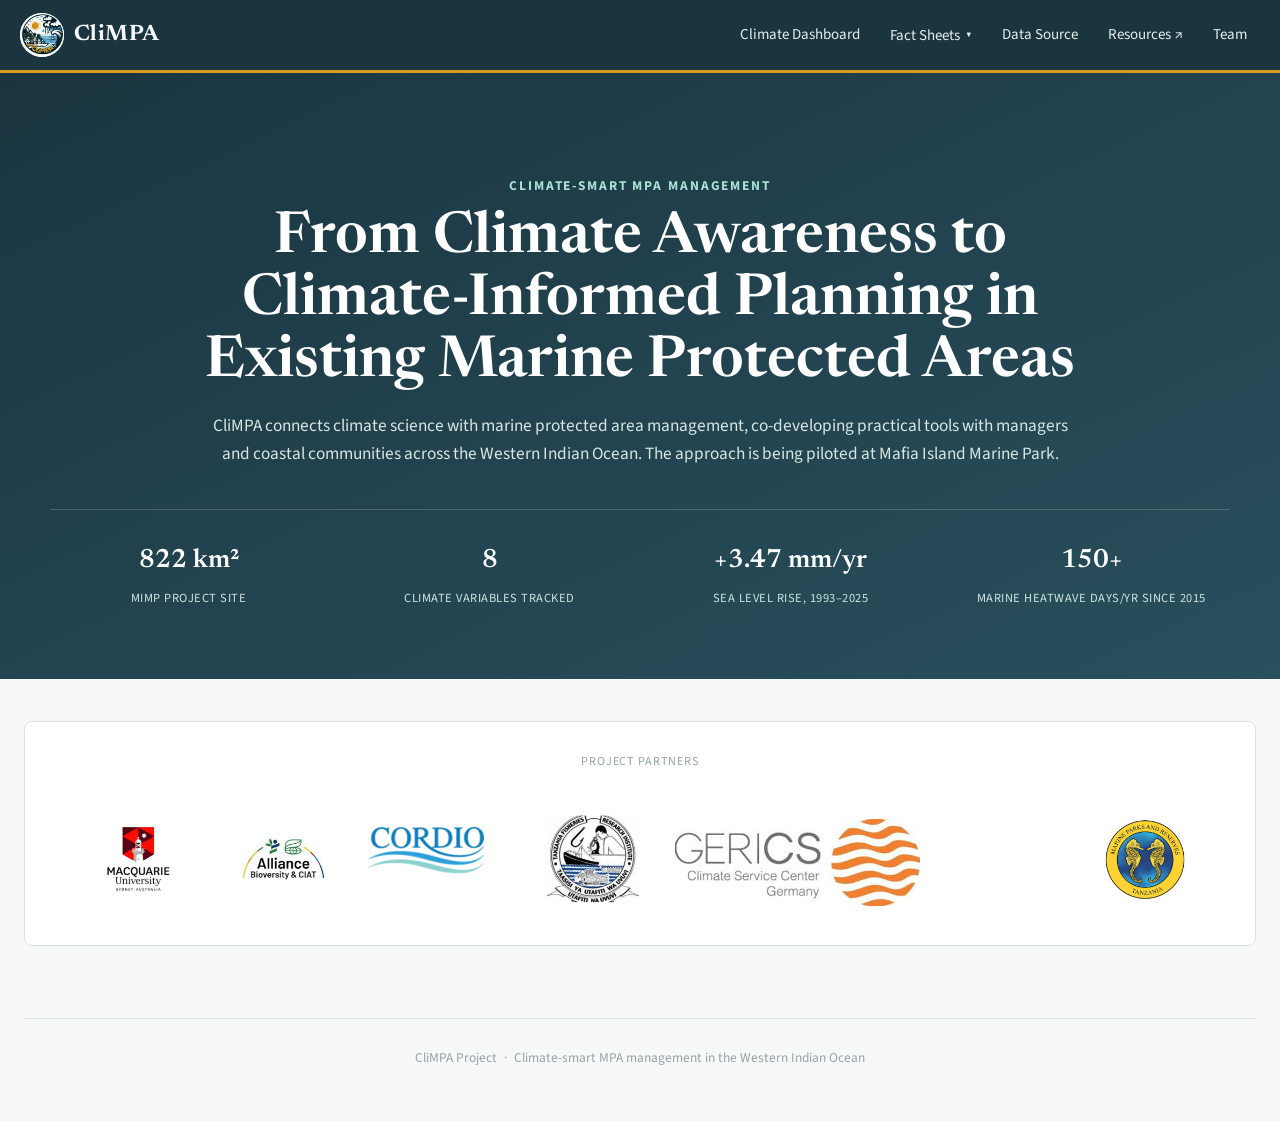
==== commit a2001cde: "Static header" ====
--- a/docs/index.html
+++ b/docs/index.html
@@ -115,14 +115,7 @@
           across the Western Indian Ocean. The approach is being piloted at
           Mafia Island Marine Park.
         </p>
-
-        <div class="hero-actions" aria-label="Explore CliMPA">
-          <a class="hero-btn hero-btn-primary" href="climate-dashboard.html">Explore climate dashboard</a>
-          <a class="hero-btn" href="factsheet-mimp.html">View MIMP fact sheet</a>
-          <a class="hero-btn" href="data-source.html">Browse data sources</a>
-        </div>
-
-        <div class="stat-row">
+<div class="stat-row">
 
           <div class="stat">
             <span class="num">
--- a/docs/styles.css
+++ b/docs/styles.css
@@ -67,10 +67,11 @@
 /* ---------- Header and navigation ---------- */
 
 .site-header {
-  position: relative;
-  z-index: 50;
   background: var(--teal-900);
   border-bottom: 3px solid var(--coral-500);
+  position: sticky;
+  top: 0;
+  z-index: 1000;
 }
 
 .nav-wrap {
@@ -344,10 +345,10 @@
 
 .stat-row {
   width: min(100%, 1180px);
-  margin: 46px auto 0;
+  margin: 42px auto 0;
   padding-top: 30px;
   display: grid;
-  grid-template-columns: repeat(4, 1fr);
+  grid-template-columns: repeat(4, minmax(0, 1fr));
   gap: 24px;
   border-top: 1px solid rgba(255,255,255,0.18);
 }
@@ -444,28 +445,41 @@
 .partner-grid,
 .people-grid {
   display: grid;
-  gap: 20px;
+  grid-template-columns: repeat(4, minmax(0, 1fr));
+  gap: 22px;
+  margin: 24px 0 44px;
 }
 
 .resource-grid {
-  margin: 32px 0;
-  grid-template-columns: repeat(auto-fit, minmax(min(100%, 300px), 380px));
-  justify-content: center;
+  display: grid;
+  grid-template-columns: 1fr;
+  gap: 18px;
+  max-width: 980px;
+  margin: 32px auto;
 }
 
 .var-grid {
-  margin: 24px 0 42px;
-  grid-template-columns: repeat(auto-fit, minmax(280px, 1fr));
+  display: grid;
+  grid-template-columns: 1fr;
+  gap: 16px;
+  max-width: 980px;
+  margin: 24px auto 40px;
 }
 
 .risk-grid {
-  margin: 24px 0 42px;
-  grid-template-columns: repeat(auto-fit, minmax(300px, 1fr));
+  display: grid;
+  grid-template-columns: 1fr;
+  gap: 16px;
+  max-width: 980px;
+  margin: 24px auto 40px;
 }
 
 .partner-grid {
-  margin: 24px 0 42px;
-  grid-template-columns: repeat(auto-fit, minmax(280px, 1fr));
+  display: grid;
+  grid-template-columns: 1fr;
+  gap: 16px;
+  max-width: 980px;
+  margin: 24px auto 40px;
 }
 
 .people-grid {
@@ -863,3 +877,68 @@
     width: calc(100% - 36px);
   }
 }
+
+
+/* ==========================================================
+   SINGLE-COLUMN CONTENT OVERRIDE
+   Prevents responsive grids from resolving into two columns.
+   ========================================================== */
+
+.page-intro,
+.page-summary,
+.source-note,
+.section-lede {
+  margin-left: auto;
+  margin-right: auto;
+}
+
+main > p,
+main > ul,
+main > ol,
+main > blockquote {
+  margin-left: auto;
+  margin-right: auto;
+}
+
+.resource-grid,
+.var-grid,
+.risk-grid,
+.partner-grid {
+  grid-template-columns: 1fr !important;
+}
+
+@media (max-width: 1100px) {
+  .people-grid {
+    grid-template-columns: 1fr !important;
+    max-width: 760px;
+    margin-left: auto;
+    margin-right: auto;
+  }
+
+  .stat-row {
+    grid-template-columns: 1fr !important;
+    max-width: 760px;
+  }
+}
+
+@media (min-width: 1101px) {
+  .people-grid {
+    grid-template-columns: repeat(4, minmax(0, 1fr)) !important;
+  }
+
+  .stat-row {
+    grid-template-columns: repeat(4, minmax(0, 1fr)) !important;
+  }
+}
+
+
+/* ---------- Final navigation / home refinements ---------- */
+.site-header {
+  position: sticky !important;
+  top: 0;
+  z-index: 1000;
+}
+
+.hero .lede {
+  margin-bottom: 20px;
+}
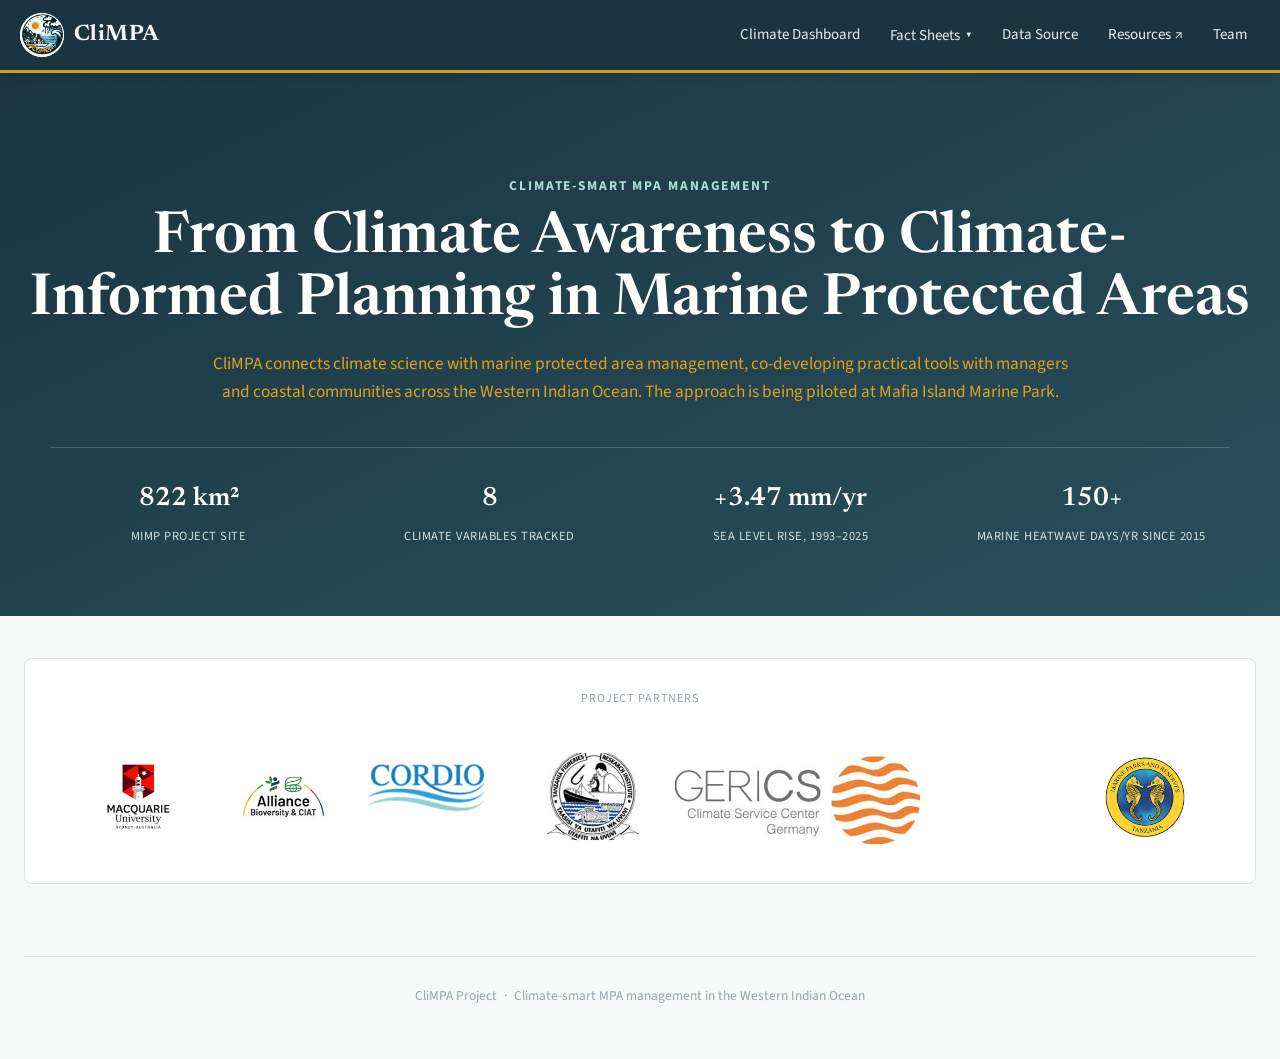
==== commit 0d557df1: "collapsible data source" ====
--- a/docs/index.html
+++ b/docs/index.html
@@ -106,10 +106,10 @@
         </div>
 
         <h1 class="page-title">
-          From Climate Awareness to Climate-Informed Planning in Existing Marine Protected Areas
+          From Climate Awareness to Climate-Informed Planning in Marine Protected Areas
         </h1>
 
-        <p class="lede">
+        <p class="lede" style="color: #e3a21a;">
           CliMPA connects climate science with marine protected area management,
           co-developing practical tools with managers and coastal communities
           across the Western Indian Ocean. The approach is being piloted at
--- a/docs/styles.css
+++ b/docs/styles.css
@@ -28,6 +28,7 @@
 
 body {
   margin: 0;
+  padding-top: 73px; /* space reserved for the fixed desktop header */
   background: var(--sand-50);
   color: var(--ink-900);
   font-family: "Source Sans 3", "Segoe UI", system-ui, -apple-system, sans-serif;
@@ -67,11 +68,14 @@
 /* ---------- Header and navigation ---------- */
 
 .site-header {
+  position: fixed;
+  top: 0;
+  left: 0;
+  width: 100%;
+  z-index: 9999;
   background: var(--teal-900);
   border-bottom: 3px solid var(--coral-500);
-  position: sticky;
-  top: 0;
-  z-index: 1000;
+  box-shadow: 0 2px 10px rgba(0,0,0,0.08);
 }
 
 .nav-wrap {
@@ -933,12 +937,108 @@
 
 
 /* ---------- Final navigation / home refinements ---------- */
-.site-header {
-  position: sticky !important;
-  top: 0;
-  z-index: 1000;
-}
-
 .hero .lede {
   margin-bottom: 20px;
 }
+
+
+/* ==========================================================
+   FIXED SITE HEADER
+   The navigation remains visible while page content scrolls.
+   ========================================================== */
+
+.site-header {
+  position: fixed !important;
+  top: 0 !important;
+  left: 0 !important;
+  right: 0 !important;
+  width: 100% !important;
+  z-index: 9999 !important;
+}
+
+@media (min-width: 901px) {
+  body {
+    padding-top: 73px;
+  }
+}
+
+@media (max-width: 900px) {
+  /* On smaller screens the nav wraps onto additional rows,
+     so reserve more room above the page content. */
+  body {
+    padding-top: 150px;
+  }
+}
+
+@media (max-width: 560px) {
+  body {
+    padding-top: 175px;
+  }
+}
+
+
+/* ---------- Collapsible data register ---------- */
+.collapse-toolbar {
+  display: flex;
+  justify-content: flex-end;
+  gap: 10px;
+  margin: 24px 0 16px;
+}
+.collapse-toolbar button {
+  border: 1px solid var(--line);
+  background: #fff;
+  color: var(--teal-900);
+  padding: 8px 14px;
+  border-radius: 6px;
+  font: 600 0.9rem "Source Sans 3", sans-serif;
+  cursor: pointer;
+}
+.collapse-toolbar button:hover { background: var(--sand-100); }
+
+.collapsible-section,
+.collapsible-subsection {
+  border: 1px solid var(--line);
+  border-radius: 8px;
+  background: #fff;
+  margin: 14px 0;
+  overflow: hidden;
+}
+.collapsible-section > summary,
+.collapsible-subsection > summary {
+  cursor: pointer;
+  list-style: none;
+  position: relative;
+  padding: 16px 48px 16px 18px;
+  font-family: "Newsreader", Georgia, serif;
+  font-weight: 600;
+  color: var(--teal-900);
+  background: var(--sand-100);
+}
+.collapsible-section > summary { font-size: 1.25rem; }
+.collapsible-subsection > summary { font-size: 1.08rem; background: #f7f9f9; }
+.collapsible-section > summary::-webkit-details-marker,
+.collapsible-subsection > summary::-webkit-details-marker { display: none; }
+.collapsible-section > summary::after,
+.collapsible-subsection > summary::after {
+  content: "+";
+  position: absolute;
+  right: 18px;
+  top: 50%;
+  transform: translateY(-50%);
+  font-family: "Source Sans 3", sans-serif;
+  font-size: 1.4rem;
+  color: var(--coral-600);
+}
+.collapsible-section[open] > summary::after,
+.collapsible-subsection[open] > summary::after { content: "−"; }
+
+.collapsible-section > :not(summary),
+.collapsible-subsection > :not(summary) {
+  margin-left: 18px;
+  margin-right: 18px;
+}
+.collapsible-section > .table-scroll,
+.collapsible-subsection > .table-scroll {
+  margin-left: 18px;
+  margin-right: 18px;
+}
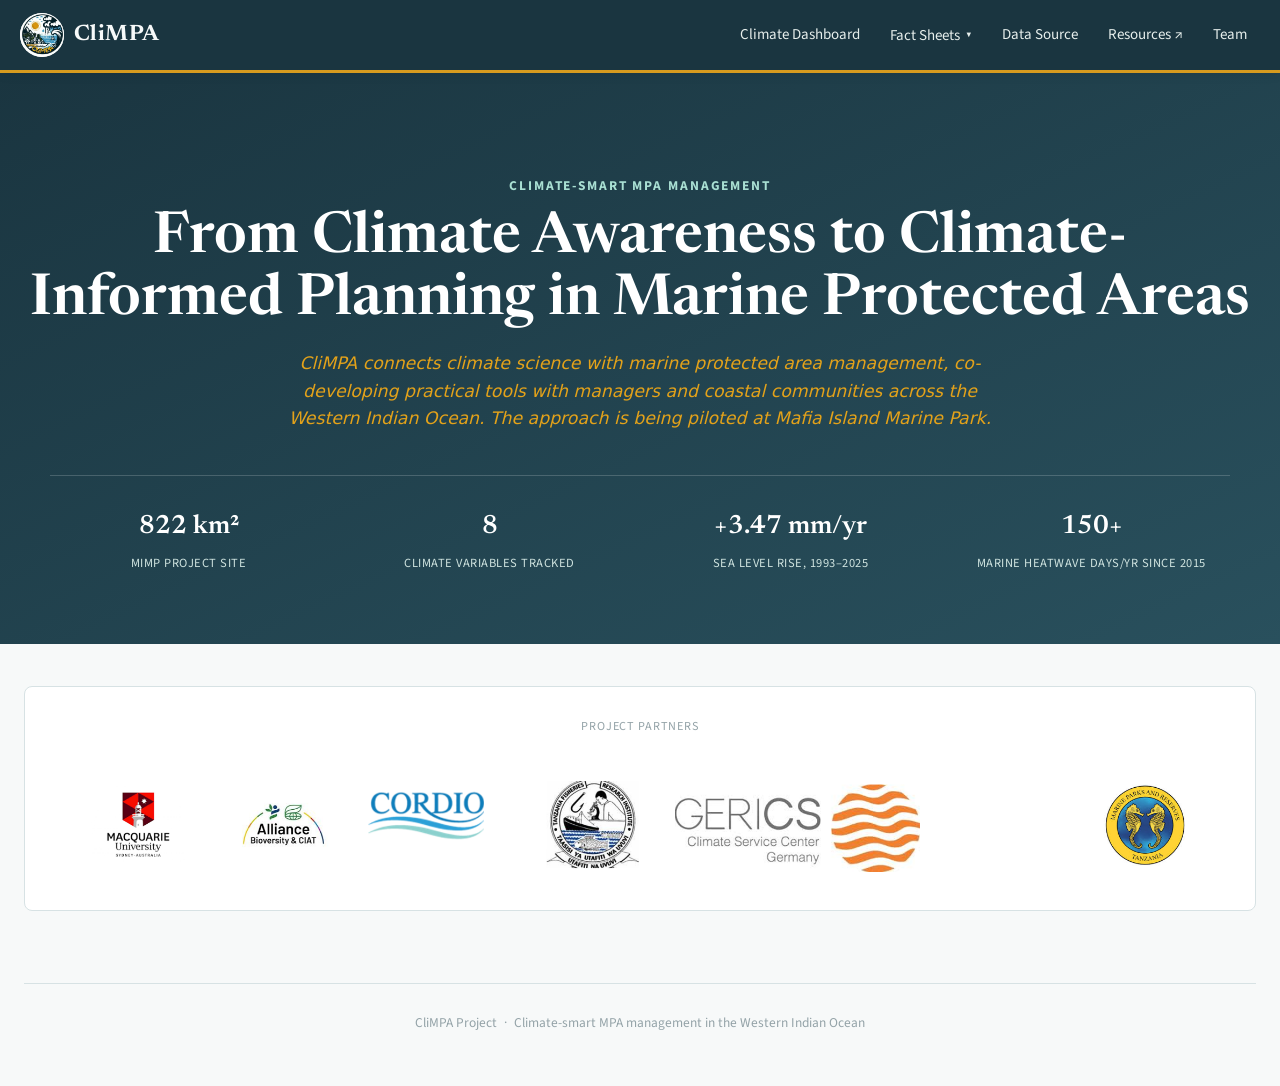
==== commit 388cece0: "collapsible data source" ====
--- a/docs/index.html
+++ b/docs/index.html
@@ -109,7 +109,7 @@
           From Climate Awareness to Climate-Informed Planning in Marine Protected Areas
         </h1>
 
-        <p class="lede" style="color: #e3a21a;">
+        <p class="lede" style="color: #e3a21a; font-style: italic;">
           CliMPA connects climate science with marine protected area management,
           co-developing practical tools with managers and coastal communities
           across the Western Indian Ocean. The approach is being piloted at
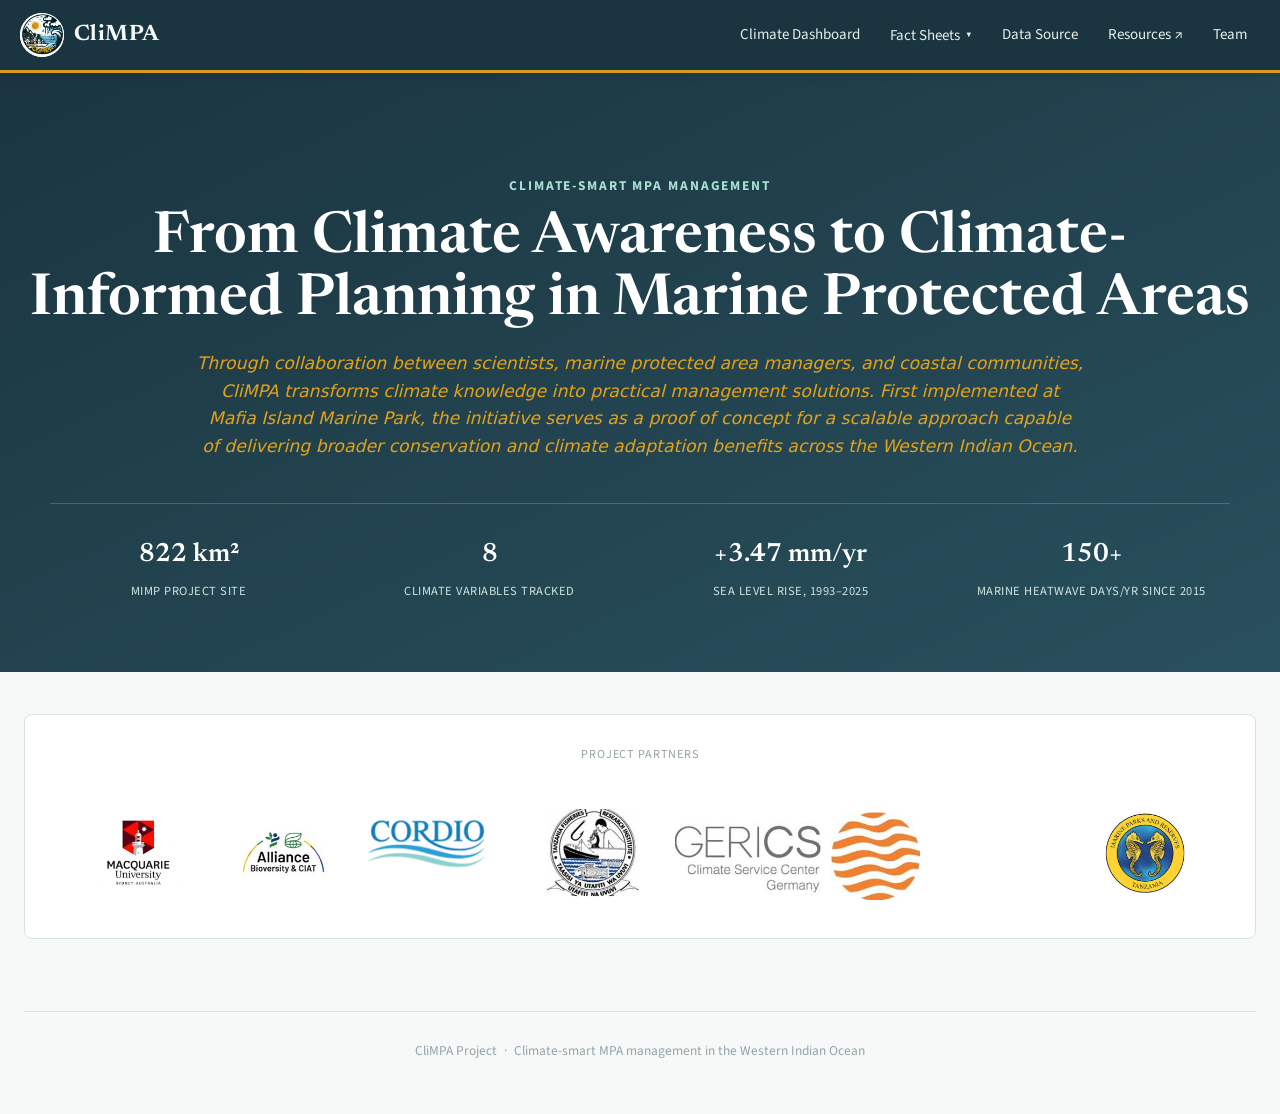
==== commit 7e5e4343: "collapsible data source" ====
--- a/docs/index.html
+++ b/docs/index.html
@@ -110,10 +110,8 @@
         </h1>
 
         <p class="lede" style="color: #e3a21a; font-style: italic;">
-          CliMPA connects climate science with marine protected area management,
-          co-developing practical tools with managers and coastal communities
-          across the Western Indian Ocean. The approach is being piloted at
-          Mafia Island Marine Park.
+          Through collaboration between scientists, marine protected area managers, and coastal communities, CliMPA transforms climate knowledge into practical management solutions.
+		  First implemented at Mafia Island Marine Park, the initiative serves as a proof of concept for a scalable approach capable of delivering broader conservation and climate adaptation benefits across the Western Indian Ocean.
         </p>
 <div class="stat-row">
 
